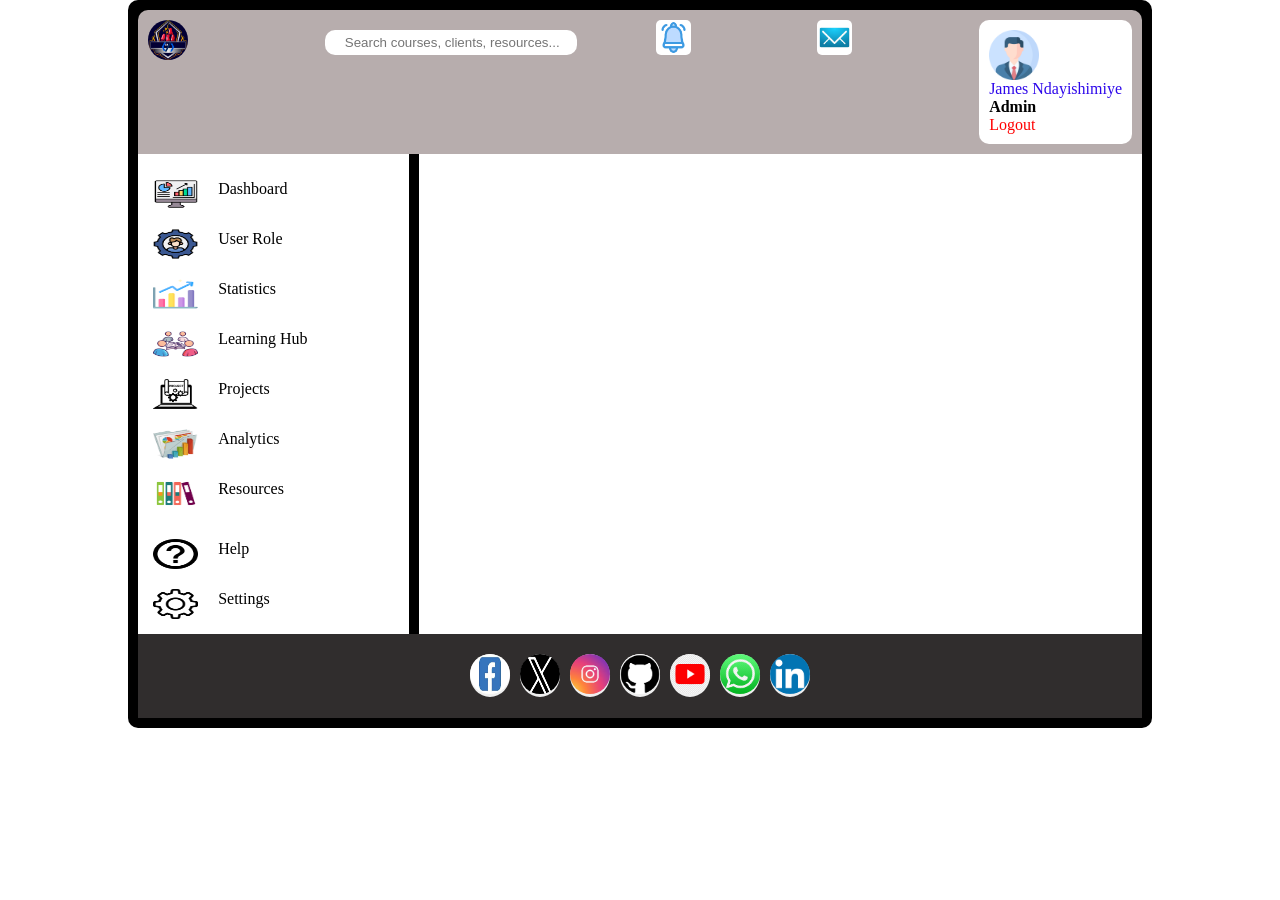
==== dashboard.html @ 87aac6b3 "ft-personalPortfolioCreation - create an HTML simple web to showcase my skills - create a CSS file f" ====
<!DOCTYPE html>
<html lang="en">
<head>
    <meta charset="UTF-8">
    <meta name="viewport" content="width=device-width, initial-scale=1.0">
    <title>Welcome To My Dashboard</title>
    <link rel="stylesheet" href="https://fonts.googleapis.com/icon?family=Material+Icons">
    <link rel="stylesheet" href="./style.css">
</head>
<body>

        <!--DASHBOARD SECTION FOR SOCIAL MEDIA-->
    <div class="dashboardSection">
        <div class="dashboardDiv">
            <div class="dashboardNavbar">
                <div class="logo"><img src="./Assets/myLoogo.png" alt="mylogo" id="logoBtn"></div>
                <div>
                    <form>
                        <input type="text" placeholder="Search courses, clients, resources..." class="searchBar">
                    </form>
                </div>
                <div class="notifications"><img src="./Assets/NotificationsIcon.png" alt="notificationImage" id="notifications"></div>
                <div class="messages"><img src="./Assets/messageIcon.jpeg" alt="MessagesImage" id="messages"></div>
                <div class="profileDiv">
                        <img src="./Assets/ProfileIcon.png" alt="Profile Avatar" class="userPhoto">
                        <span class="userName">James Ndayishimiye</span>
                        <span class="userRole">Admin</span>
                        <span class="userLogout">Logout</span>
                </div>
            </div>
            <div class="dashboardContentArea">
                <div class="sideBar">
                    <div class="mainSidebarDashboardMenu">
                        <div class="dashboardBtn">
                            <img src="./Assets/dashboardIcon.png" alt="dashboardIcon" class="dashboardIcons">
                            <span>Dashboard</span>
                        </div>
                        <div class="myRoleBtn">
                            <img src="./Assets/roleIcon.png" alt="myRoleIcon" class="dashboardIcons">
                            <span>User Role</span>
                        </div>
                        <div class="statisticsBtn">
                            <img src="./Assets/statisticsIcon.png" alt="statisticsIcon" class="dashboardIcons">
                            <span>Statistics</span>
                        </div>
                        <div class="learningHubBtn ">
                            <img src="./Assets/learningHubIcon.png" alt="learningHubIcon" class="dashboardIcons">
                            <span>Learning Hub</span>
                        </div>
                        <div class="projectsBtn">
                            <img src="./Assets/projectsIcon.png" alt="projectsHubIcon" class="dashboardIcons">
                            <span>Projects</span>
                        </div>
                        <div class="analyticsBtn">
                            <img src="./Assets/analyticsIcon.png" alt="AnalyticsIcon" class="dashboardIcons">
                            <span>Analytics</span>
                        </div>
                        <div class="resourcesBtn">
                            <img src="./Assets/resourcesIcon.png" alt="ResourcesIcon" class="dashboardIcons">
                            <span>Resources</span>
                        </div>
                        
                        
                    </div>
                    <div class="supportDiv">
                        <div class="helpDiv">
                            <img src="./Assets/helpIcon.png" alt="HelpIcon" class="dashboardIcons">
                            <span>Help</span>
                        </div>
                        
                        <div class="settingsDiv">
                            <img src="./Assets/settingsIcon.png" alt="SettingsIcon" class="dashboardIcons">
                            <span>Settings</span>
                        </div>
                        
                        
                    </div>
                    
                </div>
                <div class="mainContent">
                    <div class="dashboardContent">

                    </div>

                    <div class="dashboardContent">
                        
                    </div>

                    <div class="dashboardContent">
                        
                    </div>

                    <div class="dashboardContent">
                        
                    </div>

                    <div class="dashboardContent">
                        
                    </div>

                    <div class="dashboardContent">
                        
                    </div>

                    <div class="dashboardContent">
                        
                    </div>
                </div>
            </div>
        
            <!--FOOTER SECTION FOR SOCIAL MEDIA-->
        <div class="footerSocialMediaDiv">
            <div class="faceBook">
                <a href="" target="_blank"><button id="fbIcon"><img src="./Assets/fbImg.png" alt="fbImg" class="socialMediaBtn"></button></a>
            </div>
            <div class="xTwitter">
                <a href="" target="_blank"><button id="xIcon"><img src="./Assets/xImg.png" alt="xImg" class="socialMediaBtn"></button></a>
            </div>
            <div class="instagram">
                <a href="" target="_blank"><button id="instIcon"><img src="./Assets/instImg.png" alt="instImg" class="socialMediaBtn"></button></a>
            </div>
            <div class="gitHub">
                <a href="https://github.com/jamesnda" target="_blank"><button id="gitIcon"><img src="./Assets/gitImg.png" alt="gitImg" class="socialMediaBtn"></button></a>
            </div>
            <div class="youTube">
                <a href="https://www.youtube.com/@mr.ndayishimiyejamesmrs.im226" target="_blank"><button id="ytIcon"><img src="./Assets/ytubeImg.png" alt="ytubeImg" class="socialMediaBtn"></button></a>
            </div>
            <div class="whatsApp">
                <a href="https://wa.me/250785795423?text=Hello%2C%20I’m%20James%20Ndayishimiye.%20I’m%20a%20Full-Stack%20Developer%20and%20Math%20Educator." target="_blank"><button id="whtspIcon"><img src="./Assets/whtspImg.png" alt="whtspImg" class="socialMediaBtn"></button></a>
            </div>
            <div class="linkedIn">
                <a href="https://www.linkedin.com/in/ndayishimiye-james-b54592131/" target="_blank"><button id="lnkdIcon"><img src="./Assets/lnkdInImg.png" alt="lnkdInImg" class="socialMediaBtn"></button></a>
            </div>
                
        </div>
    </div>
    

</body>
</html>
---- style.css ----
*{
    padding: 0;
    margin: 0;
    box-sizing: border-box;
}

body{
    display: flex;
    flex-direction: column;
    align-items: center;
    justify-content: center;
}

.containerDiv{
    background-color: 1px solid #140D0D;
    display: flex;
    flex-direction: column;
    align-items: center;
    justify-content: center;
    gap: 10px;
    width: 1060px;
    padding: 10px;
}

/*Header~NavBar and Menu Styling*/
.navDiv{
    display: flex;
    flex-direction: row;
    gap: 30px;
    background-color:white;
    width: 100%;
    padding: 10px;
    align-items: center;
    justify-content: space-evenly;
}

#logoBtn,.identSection{
    width: 40px;
    height: 40px;
    border-radius:50%;
    border: none;
}
#logoBtn, #homeBtn, #aboutBtn, #projectBtn, #skillsBtn,#blogBtn, #contactBtn, #loginBtn{
    border: none;
    background-color:white;
    font-size: larger;
    font-weight: 550;
}

#loginBtn{
    color: rgb(17, 202, 35);
} 

#blogBtn{
    color: blue;
} 

.menuDiv{
    padding: 30px;
    display: flex;
    gap: 20px;
    padding: 10px;
}

/*Footer Styling*/
.footerSocialMediaDiv{
    display: flex;
    flex-direction: row;
    justify-content:center;
    align-items: center;
    gap: 10px;
    width: 100%;
    padding: 20px;
    border: none;
    background-color: rgb(48, 45, 45);
}

.socialMediaBtn{
    width: 40px;
    height: 40px;
    border-radius:50%;
    border: none;
}
#fbIcon,#xIcon,#instIcon,#gitIcon,#ytIcon,#whtspIcon,#lnkdIcon{
    border-radius: 50%;
    border: none;
}

#toolTipLabel{
    background-color: white;
    border-radius: 5px;
    width: 100%;

}


/*Trunk Styling*/

.homeDiv{
    background-color: rgb(163, 162, 184);
}

.homeDiv{
    display: flex;
    flex-direction: row;
    gap: 10px;
    width: 100%;
    align-items: center;
    justify-content: center;
    justify-content: space-evenly;
    padding: 20px;
    background-color: #E9E9EB;
}

.leftDivIdentification{
    display: flex;
    flex-direction: column;
    gap: 80px;
    padding-left: 30px;
    justify-content: center;
    width: 494px;
}

.myWork{
    font-size: 30px;
    font-family:'Gill Sans', 'Gill Sans MT', Calibri, 'Trebuchet MS', sans-serif;
    gap: 10px;
}

.namesColorChange{
  color: #1414f8;
  font-weight: 500;
}

.linearGrad{
    background: linear-gradient(to right, #3934ca,#ff512f, #dd2476,#43df35);
    font-weight: bold;
}

#talkctaBtn,#seeProjectctaBtn,#hireMeBtn,#cvBtn{
    width: 140px;
    height: 50px;
    border-radius: 10px;
    font-size: 20px;
}

#talkctaBtn,#hireMeBtn{
    background-color:blueviolet;
    color: white;
    font-weight: 600;
    width: 100%;
    height: 40px;
    padding: 10px;
}

#seeProjectctaBtn,#cvBtn{
    border: 1px solid blueviolet;
    color: blueviolet;
    font-weight: 300;
    background-color: white;
    height: 40px;
    padding: 10px;
}

.ctaBtn{
    display: flex;
    gap: 30px;
}

.rightDivProfile{
    width: 30%;
    height: 500px;
    border-radius: 50%;
}

#myProfileImg{
    width: 100%;
    border-radius: 50%;
}

/*ABOUT SECTION STYLING*/


.about-section{
    display: flex;
    flex-direction: column;
    gap: 20px;
    background-color: #3B3535;
    padding: 20px;

}
.leftAndRightAboutContainer{
    display: flex;
    gap: 50px;
    padding-left: 70px;
    padding-right: 70px;
    background-color: 1px solid #3B3535;
}
#about-Img{
    width: 100%;
    height: 470px;
}

.leftAboutDiv,.rightAboutDiv{
    font-size: 20px;
    display:flex;
    flex-direction: column;
    background-color: white;
    border-radius: 5px;
    flex-direction: column;
    align-items: center;
    gap: 90px;
    width: 80%;
    padding: 20px;
}

.about-content{
    display:flex;
    flex-direction: column;
    background-color: white;
    border-radius: 5px;
    flex-direction: column;
    justify-content:center;
    gap: 30px;
}

.about-description{
    width: 100%;
    letter-spacing: 7px;
}

.about-highlights{
    display: grid;
    grid-template-columns: repeat(3,1fr);
    gap: 20px;
}
.highlight-card{
    width: 100%;
    height: 200px;
    background-color: white;
    border-radius: 5px;
    display: flex;
    flex-direction: column;
    justify-content: center;
    align-items: center;
    gap: 40px;
}

/*PROJECT SECTION STYLING*/
.myProjects{
    background-color: #462D6E;
    color: white;
    padding: 10px;
    display: flex;
    flex-direction: column;
    gap: 10px;
}
.project-image{
    width: 100%;
    height: 280px;
    border-radius: 5px;
}

h4{
    font-size: 30px;
}
p{
    width: 80%;
    font-size: 20px;

}

.viewProjectBtn{
    background-color: #6e6aea;
    width: 100%;
    height: 40px;
    border-radius: 10px;
    padding: 10px;
    font-size: 20px;
    color: #f3eef0;
    margin-top: 10px;
    font-weight: 900;
    font-family:'Courier New', Courier, monospace;
}

.projectDiv{
    display: grid;
    grid-template-columns: repeat(3,1fr);
    width: 100%;
    gap: 20px;
    margin-top: 20px;
    
}

.projectCard{
    background-color: black;
    border: 1px solid black;
    max-height: 700px;
    border-radius: 10px;
    padding: 10px;
    display: flex;
    flex-direction: column;
    justify-content:flex-end;
    align-items: center;
    gap:10px;
}
.projectName{
    color: #EACF09;
    font-size: 20px;
    font-family:sans-serif;
}

.projectDescription{
    font-size: 15px;
    font-family:sans-serif
}

/*SKILLS SECTION STYLING*/

.skillsDiv{
    display: flex;
    flex-direction: column;
    gap: 20px;
    padding: 20px;
    background-color: #D2C4C4;
}

.section-header{
    background-color: white;
    display: flex;
    flex-direction: column;
    justify-content: center;
    align-items: center;
    border-radius: 5px;
    padding: 10px;
    height: 150px;
}

.section-title{
    font-size: 30px;
}
.section-subtitle{
    font-size: 15px;
}

.category-sections{
    display: grid;
    gap: 20px;
    grid-template-columns: repeat(4,1fr);
}

.category-card{
    background-color: white;
    border-radius: 5px;
    padding: 20px;
    display: flex;
    flex-direction: column;
    gap: 10px;
    height: 350px;
}

.category-description{
    font-size: 12px;
    font-weight: 100;
}
.clustersBtn{
    width: 100%;
    height: 40px;
    color: white;
    font-weight: 900;
    border-radius: 10px;
    background-color: #55B169;
}

.fullStackSkills{
    background-color: #E1BFBF;
}
.mathematicsAndQuantitativeEducationSkills{
    background-color: #4D3C3C;
}

.mathTechIntegrationSkills{
    background-color: #2E3C6D;
}

.analyticalAndProfessionalSkills{
    background-color: #3E3434;
}

/*Styling Full-stack Subclusters*/

.full-stack-subclusters,.mathsTech-subclusters,.mathematics-subclusters{
    background-color:white;
    padding:20px;
    display: grid;
    gap: 20px;
    grid-template-columns: repeat(3,1fr);
}

.subcluster-card{
    background-color: rgb(200, 195, 195);
    border-radius: 5px;
    padding: 20px;
    font-size: 18px;
    font-family: Cambria, Cochin, Georgia, Times, 'Times New Roman', serif;
    display: flex;
    flex-direction: column;
    gap: 10px;
    height: 450px;
}

.subcluster-title{
    color: #7777fa;
    font-family: 'Franklin Gothic Medium', 'Arial Narrow', Arial, sans-serif;
}

.cluster-subtitle{
    font-size: 20px;
}

ul{
    padding-left: 30px;
}

.category-title{
    border-radius: 10px;
    display: flex;
    flex-direction: column;
    justify-content: center;
    align-items: center;
    padding: 20px;
}
.skillsTitle{
    font-size: 18px;
    color: #3054F8;
}

.skillsImg{
    width: 60%;
    height: 90px;
    border-radius: 50%;
}

/*CONTACTS SECTION STYLING*/
.contactsDiv{
    display: flex;
    flex-direction: column;
    gap: 10px;
    background-color: #493A3A;
    color: white;
    padding: 10px;
}

.ContactHeader{
    background-color: #020617;
    padding: 10px;
    border-radius: 10px;
    display: flex;
    flex-direction: column;
    gap: 10px;
}
.contact-sections{
    display: flex;
    gap: 10px;
}

.left-contacts, .right-contacts{
    width: 50%;
    
    border-radius: 10px;
    padding: 20px;
}

.left-contacts{
    display: flex;
    flex-direction: column;
    gap: 5px;
    padding: 20px;
    background-color: #020617;
}

.contacts-notice{
    width: 100%;
    font-weight: 900;
    color: #93FD9A;
    font-size: 20px;
    padding: 10px;
    display: flex;
    gap: 10px;
}

.upperLeftContactDiv{
    display: flex;
    flex-direction: column;
    gap: 5px;
}

.contacts-image{
    width: 50px;
    height: 50px;
    border-radius: 50%;
}

.contacts-description{
    font-size: 15px;
}

.contactMe{
    display: flex;
    flex-direction: row;
    align-items: center;
    gap: 40px;
    padding: 20px;
}

.contact-focus{
    display: flex;
    flex-direction: column;
}

.right-contacts{
    background-color: #181313;
    display: flex;
    flex-direction: column;
    gap: 30px;
    padding: 20px;
}

.form-input{
    width: 100%;
    height: 40px;
    border-radius: 5px;
    margin-bottom: 20px;
    border: none;
    padding: 20px 20px;
    padding-top: 5px;
    

}

.form-group{
    display: flex;
    flex-direction: column;
    gap: 5px;
}

#contactClientMessage{
    height: 160px;
}

#sendBtn{
    background-color: #92F2A9;
    height: 60px;
    border-radius: 10px;
    color: #4833E7;
    font-weight: 600;
    font-size: 20px;
    margin-top: 40px;
}

/*BLOG STYLING*/
.blogSection{
    background-color: #2D2D30;
    width: 100%;
}
.blogNav{
    display: flex;
    background-color: #F1EEEE;
    padding: 10px;
    gap: 60px;
    width: 100%;
}

.blogTitle{
    font-weight: 900;
}

.blogHeading{
    display: flex;
    flex-direction: column;
    gap: 10px;
    
}

#blogIcon{
    border-radius: 10px;
    height: 130px;
}

.blogMainExpertise{
    background-color: #221A1A;
}


/*FullStack-Card Style*/
.card{
    background-color: #9B9898;
    padding: 20px;
    display: flex;
    flex-direction: column;
    gap: 20px;
    margin: 20px;
    border-radius: 20px;
    justify-content: center;
    align-items: center;
}

#expertise-image{
    border-radius: 5px;
    width: 100%;
    height: 300px;
}

#expertise-link{
    width: 70px;
    height: 70px;
    border-radius: 5px;

}

#expertiseDescription1{
    color: white;
}

#expertiseDescription2{
    color: red;
}

.expertise{
    display: grid;
    grid-template-columns: repeat(3,1fr);
    gap: 20px;
}

.contentTitle{
    color: red;
}
.blogContentLinks{
    display: grid;
    grid-template-columns: repeat(2,1fr);
    gap: 20px;
}

.otherLinksList{
    color: white;
}

.closingContent{
    color: #55B169;
}

.blogFooter,.otherBlogLinks{
    display: grid;
    grid-template-columns: repeat(2,1fr);
    gap: 20px;
    width: 100%;
    padding: 10px;
    gap: 30px;
}

/*LOGIN STYLING*/

.loginDiv,.signupDiv{
    background-color: #D0C8C8;
    width: 100%;
    padding-bottom: 50px;
    padding-top: 50px;
    display: flex;
    flex-direction: column;
    justify-content: center;
    align-items: center;
}
.loginContainer,.signupContainer{
    width: 60%;
    background-color: #869ADE;
    border-radius: 20px;
    display: flex;
    flex-direction: column;
    gap: 30px;
    padding-bottom: 30px;
    justify-content: center;
    
}

.loginNavBar,.signupNavBar{
    display: flex;
    background-color: #786B6B;
    justify-content:space-around;
    border-top-right-radius: 20px;
    border-top-left-radius: 20px;
    gap: 70px;
    padding: 10px;
    align-items: center;
}
.myFirstName{
    color: white;
}
.myLastName{
    color: #0FF536;
}
.loginCover,.signupCover{
    display: flex;
    flex-direction: column;
    justify-content: center;
    align-items: center;
    
}
.loginContent,.signupContent{
    background-color: #000000;
    border-radius: 10px;
    display: flex;
    flex-direction: column;
    justify-content: center;
    align-items: center;
    gap: 5px;
    padding-bottom: 10px;
}
.loginHeader,.signupHeader{
    background-color: white;
    color: #05AA1B;
    width: 100%;
    font-weight: 900;
    border-top-right-radius: 10px;
    border-top-left-radius: 10px;
    display: flex;
    justify-content: center;
    align-items: center;
    padding-top: 10px;
    padding-bottom: 10px;
    gap: 10px;
}

form{
    padding: 10px;
    display: flex;
    flex-direction: column;
    gap: 5px;
}
.loginFormgroup,.signupFormgroup{
    color: white;
}
.login-form-input,.signup-form-input{
    width: 100%;
    border-radius: 5px;
    border: none;
    padding-left: 20px;
    padding-right: 20px;
    padding-top: 10px;
    padding-bottom: 10px;
    margin-top: 8px;
}
.forgotPasswordDiv,.createAccountDiv{
    background-color: #000000;
    display: flex;
    justify-content: end;
}
#forgotPasswordBtn{
    color: #E61C1C;
}

#realLoginBtn, #realSignupBtn{
    background-color: #4833E7;
    color: white;
    width: 100%;
    padding: 10px;
    border-radius: 10px;
    display: flex;
    gap: 10px;
    justify-content: center;
}

#createAccountId,#loginToAccountId{
    color: #05AA1B;
}

/*DASBOARD STYLING*/
.dashboardSection{
    background-color: black;
    padding: 10px;
    border-radius: 10px;
    width: 80%;
}

.dashboardNavbar{
    background-color: #B7ADAD;
    display: flex;
    flex-direction: row;
    padding: 10px;
    justify-content:space-between;
    border-top-left-radius: 10px;
    border-top-right-radius: 10px;
    
}
.logo:hover, .notifications:hover, .messages:hover{
    
}
.searchBar{
    background-color: white;
    width: 130%;
    border-radius: 10px;
    padding: 5px;
    border: none;
    padding-left: 20px;
}

#notifications,#messages{
    background-color: white;
    width: 35px;
    border-radius: 5px;
}

.profileDiv{
    background-color: white;
    padding: 10px;
    border-radius: 10px;
}
.userPhoto{
    width: 50px;
    height: 50px;
}
.userRole{
    color: black;
    font-weight: 600;
}
.userLogout{
    color: red;
}
.dashboardContentArea{
    display: flex;
    background-color: black;
    gap: 10px;
}

.sideBar{
    background-color: white;
    width: 28%;
    display: flex;
    flex-direction: column;
    gap: 10px;
    padding: 10px;
}
.mainSidebarDashboardMenu,.supportDiv,.profileDiv{
    display: flex;
    flex-direction: column;
}
.dashboardBtn:hover,.myRoleBtn:hover, .statisticsBtn:hover, .learningHubBtn:hover, .projectsBtn:hover, .analyticsBtn:hover, .resourcesBtn:hover, .helpDiv:hover, .settingsDiv:hover{
    background-color: blue;
    color: white;
}
.dashboardBtn,.myRoleBtn,.statisticsBtn,.learningHubBtn,.projectsBtn,.analyticsBtn,.resourcesBtn,.helpDiv,.settingsDiv{
    display: flex;
    align-items: center;
    gap: 20px;
    margin-top: 5px;
    margin-bottom: 5px;
}
.dashboardIcons{
    border-radius: 3px;
    width: 20%;
    height: 30px;
    display: flex;
    align-items: center;
    gap: 20px;
    padding-left: 5px;
    margin-top: 10px;
  
}
.userName{
    color: rgb(46, 8, 235);  
}

.mainContent{
    background-color: white;
    width: 75%;
}
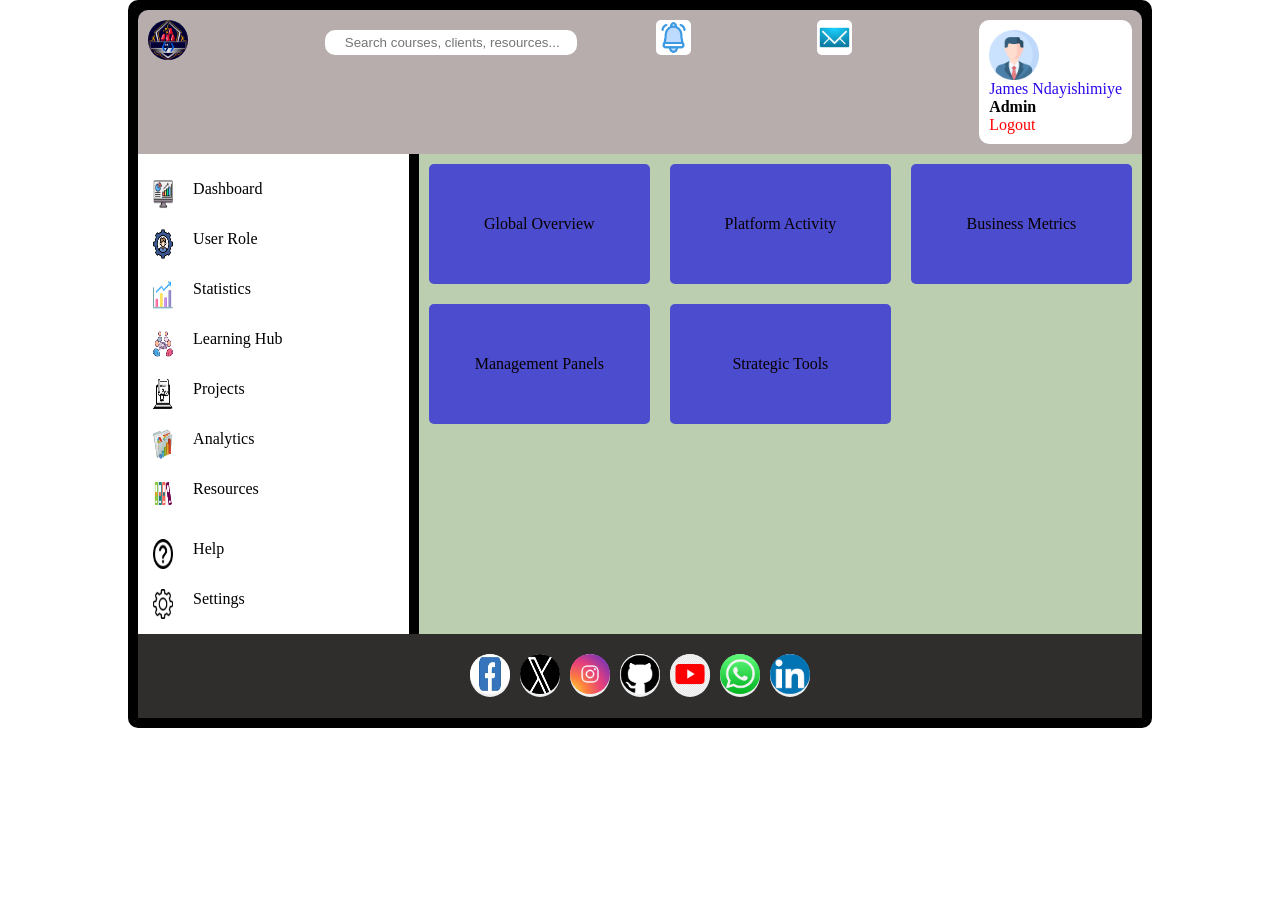
==== commit d9ab69a7: "ft-dashboardUpdates - mae a supperadmin dashboard" ====
--- a/dashboard.html
+++ b/dashboard.html
@@ -29,7 +29,7 @@
                 </div>
             </div>
             <div class="dashboardContentArea">
-                <div class="sideBar">
+                <div class="dashboardSideBar">
                     <div class="mainSidebarDashboardMenu">
                         <div class="dashboardBtn">
                             <img src="./Assets/dashboardIcon.png" alt="dashboardIcon" class="dashboardIcons">
@@ -58,10 +58,9 @@
                         <div class="resourcesBtn">
                             <img src="./Assets/resourcesIcon.png" alt="ResourcesIcon" class="dashboardIcons">
                             <span>Resources</span>
-                        </div>
-                        
-                        
-                    </div>
+                        </div> 
+                    </div>
+
                     <div class="supportDiv">
                         <div class="helpDiv">
                             <img src="./Assets/helpIcon.png" alt="HelpIcon" class="dashboardIcons">
@@ -77,32 +76,142 @@
                     </div>
                     
                 </div>
-                <div class="mainContent">
-                    <div class="dashboardContent">
-
-                    </div>
-
-                    <div class="dashboardContent">
-                        
-                    </div>
-
-                    <div class="dashboardContent">
-                        
-                    </div>
-
-                    <div class="dashboardContent">
-                        
-                    </div>
-
-                    <div class="dashboardContent">
-                        
-                    </div>
-
-                    <div class="dashboardContent">
-                        
-                    </div>
-
-                    <div class="dashboardContent">
+                <div class="userDashboard">
+                    <div class="roleBasedDashboard">
+                        <div class="superAdminDashboard">
+                            <div class="superAdminMain">
+                                <div class="superAdmin" id="globalOverviewBtn">Global Overview</div>
+                                <div class="superAdmin" id="platformActivityBtn">Platform Activity</div>
+                                <div class="superAdmin" id="businessMatricsBtn">Business Metrics</div>
+                                <div class="superAdmin" id="managementPannelsBtn">Management Panels</div>
+                                <div class="superAdmin" id="strategicToolsBtn">Strategic Tools</div>
+                            </div>
+
+                            <div>
+                                <div class="globalOverviewCards">
+                                    <div class="cards">
+                                        <span>Total Users</span>
+                                        <span>203</span>
+                                    </div>
+                                    <div class="cards">
+                                        <span>Active Students</span>
+                                        <span>50</span>
+                                    </div>
+                                    <div class="cards">
+                                        <span>Active Instructors</span>
+                                        <span>12</span>
+                                    </div>
+                                    <div class="cards">
+                                        <span>Total Revenue</span>
+                                        <span>$800/Month</span>
+                                    </div>
+                                    <div class="cards">
+                                        <span>Active Projects</span>
+                                        <span>27</span>
+                                    </div>
+                                </div>
+
+                                <div class="platformActivityCards">
+                                    <div class="cards">
+                                        <span>New signups</span>
+                                        <span>200</span>
+                                    </div>
+                                    <div class="cards">
+                                        <span>Course completions</span>
+                                        <span>92</span>
+                                    </div>
+                                    <div class="cards">
+                                        <span>Messages</span>
+                                        <span>907</span>
+                                    </div>
+                                    <div class="cards">
+                                        <span>System alerts</span>
+                                        <span>7</span>
+                                    </div>
+                                </div>
+
+                                <div class="businessMetricsCards">
+                                    <div class="cards">
+                                        <span>Revenue per service</span>
+                                        <div class="serviceRevenueTable">
+                                            <table>
+                                                <thead>
+                                                    <td>#</td>
+                                                    <td>SERVICE TYPE</td>
+                                                    <td>CLIENTS #</td>
+                                                    <td></td>
+                                                    <td></td>
+                                                </thead>
+
+                                                <tbody>
+
+                                                </tbody>
+                                            </table>
+
+                                        </div>
+                                    </div>
+                                    <div class="cards">
+                                        <span>Top performing courses</span>
+                                        <span></span>
+                                    </div>
+                                    <div class="cards">
+                                        <span>Client conversion rate</span>
+                                    </div>
+                                </div>
+
+                                <div class="managementPannelsCards">
+                                    <div class="cards">
+                                        <span>Users Management</span>
+                                    </div>
+                                    <div class="cards">
+                                        <span>Courses Management</span>
+                                    </div>
+                                    <div class="cards">
+                                        <span>Projects (e.g., school anthems)</span>
+                                    </div>
+                                    <div class="cards">
+                                        <span>Content uploads</span>
+                                    </div>
+                                </div>
+
+                                <div class="strategicToolsCards">
+                                    <div class="cards">
+                                        <span>Analytics (growth charts)</span>
+                                    </div>
+                                    <div class="cards">
+                                        <span>Notifications</span>
+                                    </div>
+                                    <div class="cards">
+                                        <span>Task reminders</span>
+                                    </div>
+                                </div>
+                            </div>
+                        </div>
+                        
+
+                    </div>
+
+                    <div class="roleBasedDashboard">
+                        
+                    </div>
+
+                    <div class="roleBasedDashboard">
+                        
+                    </div>
+
+                    <div class="roleBasedDashboard">
+                        
+                    </div>
+
+                    <div class="roleBasedDashboard">
+                        
+                    </div>
+
+                    <div class="roleBasedDashboard">
+                        
+                    </div>
+
+                    <div class="roleBasedDashboard">
                         
                     </div>
                 </div>
--- a/style.css
+++ b/style.css
@@ -39,6 +39,7 @@
     height: 40px;
     border-radius:50%;
     border: none;
+    cursor: pointer;
 }
 #logoBtn, #homeBtn, #aboutBtn, #projectBtn, #skillsBtn,#blogBtn, #contactBtn, #loginBtn{
     border: none;
@@ -831,7 +832,7 @@
     gap: 10px;
 }
 
-.sideBar{
+.dashboardSideBar{
     background-color: white;
     width: 28%;
     display: flex;
@@ -856,7 +857,7 @@
 }
 .dashboardIcons{
     border-radius: 3px;
-    width: 20%;
+    width: 10%;
     height: 30px;
     display: flex;
     align-items: center;
@@ -869,7 +870,55 @@
     color: rgb(46, 8, 235);  
 }
 
-.mainContent{
-    background-color: white;
+.userDashboard{
+    background-color: rgb(187, 207, 176);
     width: 75%;
-}+}
+.globalOverviewCards, .platformActivityCards, .businessMetricsCards, .managementPannelsCards, .strategicToolsCards{
+    display: flex;
+    gap: 10px;
+    padding: 10px;
+}
+.cards{
+    background-color: rgb(1, 1, 20);
+    color: white;
+    width: 20%;
+    height: 60px;
+    border-radius: 5px;
+    padding: 10px;
+    display: flex;
+    flex-direction: column;
+    align-items: center;
+}
+.cards:hover{
+    cursor: pointer;
+    color:rgb(255, 238, 0);
+}
+
+.superAdminMain{
+    display: grid;
+    grid-template-columns: repeat(3,1fr);
+    gap: 20px;
+    padding: 10px;
+}
+.superAdmin{
+    background-color: rgb(76, 76, 207);
+    color: rgb(7, 1, 1);
+    display: flex;
+    align-items: center;
+    justify-content: center;
+    height: 120px;
+    border-radius: 5px;
+    padding: 10px;
+}
+
+.superAdmin:hover{
+    cursor: pointer;
+    color: white;
+    font-size: 30px;
+}
+
+.globalOverviewCards, .platformActivityCards, .businessMetricsCards, .managementPannelsCards, .strategicToolsCards{
+    display: none;
+}
+
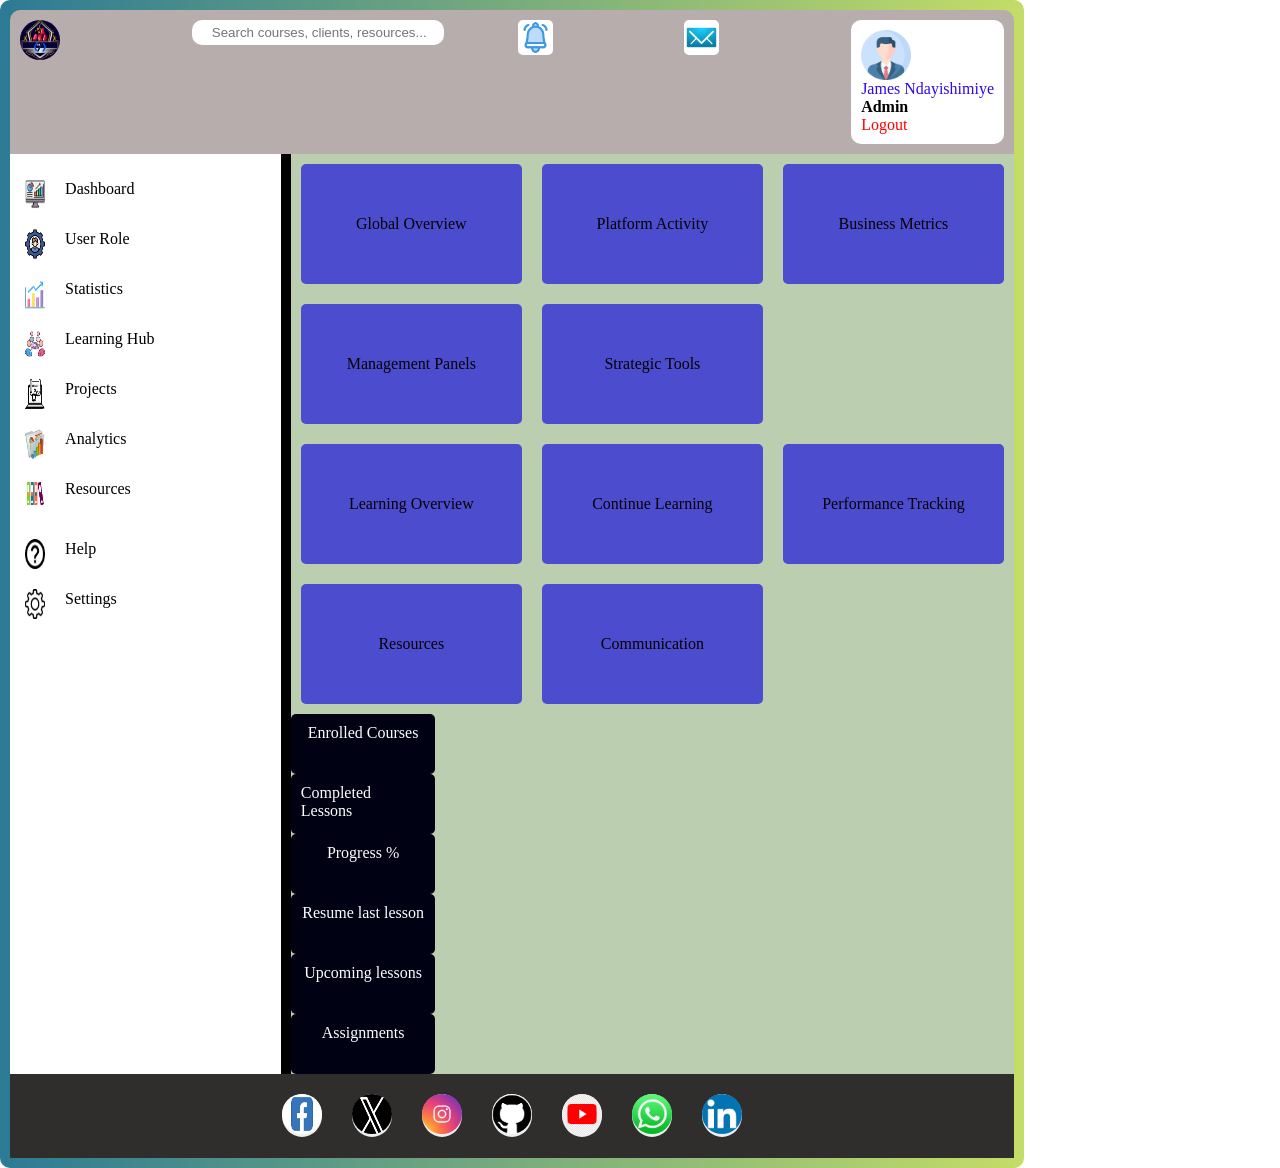
==== commit eddc9186: "Updates in my prtfolio website" ====
--- a/dashboard.html
+++ b/dashboard.html
@@ -13,7 +13,7 @@
     <div class="dashboardSection">
         <div class="dashboardDiv">
             <div class="dashboardNavbar">
-                <div class="logo"><img src="./Assets/myLoogo.png" alt="mylogo" id="logoBtn"></div>
+                <div class="logo"><a href="./index.html"><img src="./Assets/myLoogo.png" alt="myLogoImg" id="logoBtn"></a></div>
                 <div>
                     <form>
                         <input type="text" placeholder="Search courses, clients, resources..." class="searchBar">
@@ -87,7 +87,7 @@
                                 <div class="superAdmin" id="strategicToolsBtn">Strategic Tools</div>
                             </div>
 
-                            <div>
+                            <div class="superAdminContent">
                                 <div class="globalOverviewCards">
                                     <div class="cards">
                                         <span>Total Users</span>
@@ -139,12 +139,67 @@
                                                     <td>#</td>
                                                     <td>SERVICE TYPE</td>
                                                     <td>CLIENTS #</td>
-                                                    <td></td>
-                                                    <td></td>
+                                                    <td>INCOME PER A SERVED CLIENT</td>
+                                                    <td>TOTAL SERVICE INCOME</td>
                                                 </thead>
-
                                                 <tbody>
-
+                                                    <tr>
+                                                        <td>1</td>
+                                                        <td>Coding Students</td>
+                                                        <td>17</td>
+                                                        <td>200k Rwf</td>
+                                                        <td>17*200k Rwf</td>
+                                                    </tr>
+                                                    <tr>
+                                                        <td>2</td>
+                                                        <td>Maths Students</td>
+                                                        <td>43</td>
+                                                        <td>150k Rwf</td>
+                                                        <td>43*150k Rwf</td>
+                                                    </tr>
+                                                    <tr>
+                                                        <td>3</td>
+                                                        <td>Music Students</td>
+                                                        <td>21</td>
+                                                        <td>100k Rwf</td>
+                                                        <td>21*100k Rwf</td>
+                                                    </tr>
+                                                    <tr>
+                                                        <td>4</td>
+                                                        <td>School Anthems</td>
+                                                        <td>3</td>
+                                                        <td>400k Rwf</td>
+                                                        <td>3*400k Rwf</td>
+                                                    </tr>
+                                                    <tr>
+                                                        <td>5</td>
+                                                        <td>EdTech Investors</td>
+                                                        <td>7</td>
+                                                        <td>800k Rwf</td>
+                                                        <td>7*800k Rwf</td>
+                                                    </tr>
+                                                    <tr>
+                                                        <td>6</td>
+                                                        <td>Math-Tech Partners</td>
+                                                        <td>5</td>
+                                                        <td>900k Rwf</td>
+                                                        <td>5*900k Rwf</td>
+                                                    </tr>
+                                                    <tr>
+                                                        <td>7</td>
+                                                        <td>Business men & women</td>
+                                                        <td>17</td>
+                                                        <td>400k Rwf</td>
+                                                        <td>17*400k Rwf</td>
+                                                    </tr>
+                                                    <tr>
+                                                        <td>8</td>
+                                                        <td>Companies</td>
+                                                        <td>5</td>
+                                                        <td>500k Rwf</td>
+                                                        <td>5*500k Rwf</td>
+                                                    </tr>
+                                                    
                                                 </tbody>
                                             </table>
 
@@ -185,6 +240,38 @@
                                         <span>Task reminders</span>
                                     </div>
                                 </div>
+                            </div>
+                        </div>
+
+                        <div class="studentDashboard">
+                            <div class="studentDashMain">
+                                <div class="superAdmin" id="globalOverviewBtn">Learning Overview</div>
+                                <div class="superAdmin" id="platformActivityBtn">Continue Learning</div>
+                                <div class="superAdmin" id="businessMatricsBtn">Performance Tracking</div>
+                                <div class="superAdmin" id="managementPannelsBtn">Resources</div>
+                                <div class="superAdmin" id="strategicToolsBtn">Communication</div>
+                            </div>
+
+                            <div class="studentDashContent">
+                                <div class="learningOverview">
+                                    <div class="cards" id="enrolledCourses">Enrolled Courses</div>
+                                    <div class="cards" id="completedLessons">Completed Lessons</div>
+                                    <div class="cards" id="percentageProgress">Progress %</div>
+                                </div>
+                                <div class="continueLearning">
+                                    <div class="cards">
+                                        <span>Resume last lesson</span>
+                                    </div>
+                                    <div class="cards">
+                                        <span>Upcoming lessons</span>
+                                    </div>
+                                    <div class="cards">
+                                        <span>Assignments</span>
+                                    </div>
+                                </div>
+                                <div class="performanceTracking"></div>
+                                <div class="resources"></div>
+                                <div class="communication"></div>
                             </div>
                         </div>
                         
--- a/style.css
+++ b/style.css
@@ -4,22 +4,17 @@
     box-sizing: border-box;
 }
 
-body{
-    display: flex;
-    flex-direction: column;
-    align-items: center;
-    justify-content: center;
-}
+
 
 .containerDiv{
-    background-color: 1px solid #140D0D;
-    display: flex;
-    flex-direction: column;
-    align-items: center;
-    justify-content: center;
-    gap: 10px;
-    width: 1060px;
-    padding: 10px;
+    display: flex;
+    flex-direction: column;
+    align-items: center;
+    justify-content: center;
+    width: 100%;
+    padding: 0 10px 10px 10px;
+    gap: 1px;
+    
 }
 
 /*Header~NavBar and Menu Styling*/
@@ -27,11 +22,13 @@
     display: flex;
     flex-direction: row;
     gap: 30px;
-    background-color:white;
+    background: linear-gradient(to right, #ac8cd5, #dd6767, rgb(20, 20, 222));
     width: 100%;
     padding: 10px;
     align-items: center;
     justify-content: space-evenly;
+    box-shadow: 0 2px 8px rgba(0,0,0,0.08);
+
 }
 
 #logoBtn,.identSection{
@@ -41,19 +38,27 @@
     border: none;
     cursor: pointer;
 }
-#logoBtn, #homeBtn, #aboutBtn, #projectBtn, #skillsBtn,#blogBtn, #contactBtn, #loginBtn{
-    border: none;
-    background-color:white;
+#logoBtn, #homeBtn, #aboutBtn, #servicesBtn,#projectBtn, #skillsBtn,#blogBtn, #contactBtn, #loginBtn{
+    border: none;
+    color: white;
     font-size: larger;
     font-weight: 550;
-}
-
+    text-decoration: none;
+}
+
+#homeBtn:hover, #aboutBtn:hover, #servicesBtn:hover,#projectBtn:hover, #skillsBtn:hover,#blogBtn:hover, #contactBtn:hover, #loginBtn:hover{
+    cursor: pointer;
+    color: black;
+    border-radius: 5px;
+    width: 110%;
+    text-decoration: underline;
+}
 #loginBtn{
-    color: rgb(17, 202, 35);
+    color: rgb(13, 237, 233);
 } 
 
 #blogBtn{
-    color: blue;
+    color: yellow;
 } 
 
 .menuDiv{
@@ -63,13 +68,13 @@
     padding: 10px;
 }
 
-/*Footer Styling*/
+/*FOOTER STYLING*/
 .footerSocialMediaDiv{
     display: flex;
     flex-direction: row;
     justify-content:center;
     align-items: center;
-    gap: 10px;
+    gap: 30px;
     width: 100%;
     padding: 20px;
     border: none;
@@ -95,31 +100,26 @@
 }
 
 
-/*Trunk Styling*/
+/*HOME STYLING*/
+
 
 .homeDiv{
-    background-color: rgb(163, 162, 184);
-}
-
-.homeDiv{
-    display: flex;
-    flex-direction: row;
-    gap: 10px;
-    width: 100%;
-    align-items: center;
-    justify-content: center;
-    justify-content: space-evenly;
-    padding: 20px;
-    background-color: #E9E9EB;
+    display: flex;
+    width: 100%;
+    align-items: center;
+    justify-content: space-between;
+    padding: 50px;
+    background: linear-gradient(to right, #2c7a94, #c4dd67);
+    
 }
 
 .leftDivIdentification{
     display: flex;
     flex-direction: column;
     gap: 80px;
-    padding-left: 30px;
-    justify-content: center;
-    width: 494px;
+    justify-content: space-between;
+    width: 60%;
+    
 }
 
 .myWork{
@@ -129,49 +129,61 @@
 }
 
 .namesColorChange{
-  color: #1414f8;
+  color: #e4e4f8;
   font-weight: 500;
+  font-size: 25px;
 }
 
 .linearGrad{
     background: linear-gradient(to right, #3934ca,#ff512f, #dd2476,#43df35);
     font-weight: bold;
 }
-
-#talkctaBtn,#seeProjectctaBtn,#hireMeBtn,#cvBtn{
+.linearGrad,.namesColorChange{
+    line-height: 50px;
+    word-spacing: 30px;
+}
+#talkctaBtn,#myProjectctaBtn,#hireMeBtn,#cvBtn{
     width: 140px;
     height: 50px;
-    border-radius: 10px;
+    border-radius: 60px;
     font-size: 20px;
+    border: none;
+    box-shadow: 0 4px 12px rgb(0, 0, 0);
 }
 
 #talkctaBtn,#hireMeBtn{
-    background-color:blueviolet;
+    background-color:rgba(175, 97, 10,0.7);
     color: white;
     font-weight: 600;
-    width: 100%;
     height: 40px;
     padding: 10px;
 }
 
-#seeProjectctaBtn,#cvBtn{
-    border: 1px solid blueviolet;
+#myProjectctaBtn,#cvBtn{
     color: blueviolet;
-    font-weight: 300;
-    background-color: white;
+    font-weight: 600;
     height: 40px;
     padding: 10px;
+    background-color: rgba(200, 200, 255,0.9);
 }
 
 .ctaBtn{
     display: flex;
     gap: 30px;
+}
+
+#seeProjectctaBtn:hover,#cvBtn:hover, #talkctaBtn:hover,#hireMeBtn:hover{
+    cursor: pointer;
+    color: rgb(24, 13, 13);
 }
 
 .rightDivProfile{
     width: 30%;
     height: 500px;
     border-radius: 50%;
+    display: flex;
+    justify-content: center;
+    align-items: center;
 }
 
 #myProfileImg{
@@ -179,55 +191,71 @@
     border-radius: 50%;
 }
 
+
 /*ABOUT SECTION STYLING*/
-
+.aboutDiv{
+    background: linear-gradient(to right, #2c7a94, #c4dd67);
+    width: 100%;
+    padding: 50px;
+}
 
 .about-section{
-    display: flex;
-    flex-direction: column;
-    gap: 20px;
-    background-color: #3B3535;
-    padding: 20px;
-
-}
-.leftAndRightAboutContainer{
+    
+    display: flex;
+    flex-direction: column;
+    gap: 20px;
+
+
+}
+.firstAboutContainer{
     display: flex;
     gap: 50px;
-    padding-left: 70px;
-    padding-right: 70px;
-    background-color: 1px solid #3B3535;
-}
-#about-Img{
-    width: 100%;
-    height: 470px;
-}
+}
+
 
 .leftAboutDiv,.rightAboutDiv{
-    font-size: 20px;
     display:flex;
     flex-direction: column;
-    background-color: white;
-    border-radius: 5px;
-    flex-direction: column;
-    align-items: center;
-    gap: 90px;
+    background-color: rgba(233, 225, 225,0.2);
+    border-radius: 5px;
+    flex-direction: column;
+    align-items: center;
+    justify-content: space-between;
     width: 80%;
     padding: 20px;
-}
-
+    box-shadow: 0 4px 12px rgb(0, 0, 0);
+}
 .about-content{
+    background-color: #ffffff;
+    border-radius: 5px;
     display:flex;
     flex-direction: column;
-    background-color: white;
-    border-radius: 5px;
-    flex-direction: column;
-    justify-content:center;
-    gap: 30px;
+    align-items: center;
+    justify-content: space-between;
+    padding: 10px;
+    width: 90%;
+    height: 100%;
+    padding: 20px;
+    box-shadow: 0 4px 12px rgb(0, 0, 0);
+}
+
+.leftAboutDiv:hover,.rightAboutDiv:hover{
+    transform: scale(1.01);
+    transition: 0.3s;
+}
+
+#about-Img{
+    border-radius: 5px;
+    width: 90%;
+    height: 100%;
 }
 
 .about-description{
     width: 100%;
-    letter-spacing: 7px;
+    display:flex;
+    flex-direction: column;
+    align-items: center;
+    justify-content: space-between;
 }
 
 .about-highlights{
@@ -237,34 +265,117 @@
 }
 .highlight-card{
     width: 100%;
-    height: 200px;
+  
     background-color: white;
     border-radius: 5px;
     display: flex;
     flex-direction: column;
-    justify-content: center;
+    justify-content: space-between;
     align-items: center;
     gap: 40px;
+    padding: 10px;
+    box-shadow: 0 4px 12px rgb(0, 0, 0);
+}
+
+.highlight-card:hover{
+    background-color: rgba(52, 51, 48, 0.5);
+    color: white;
+    transform: scale(1.01);
+    transition: 0.3s;
+}
+#hireMeBtn,#cvBtn{
+    font-size: 18px;
+}
+/*SERVICES SECTION STYLING*/
+
+.myServices{
+    background: linear-gradient(to right, #2c7a94, #c4dd67);
+    padding: 50px;
+    width: 100%;
+    display: flex;
+    flex-direction: column;
+    gap: 30px;
+}
+.service-card-container{
+    display: grid;
+    grid-template-columns: repeat(4,1fr);
+    color: rgb(26, 10, 10);
+    padding: 10px;
+    gap: 30px;
+}
+
+.service-card{
+    background: rgba(151, 208, 224,0.6);
+    display: flex;
+    flex-direction: column;
+    gap: 5px;
+    justify-content: space-between;
+    align-items: center;
+    padding: 10px;
+    color: #1a1818;
+    border-radius: 10px;
+    padding: 30px;
+    box-shadow: 0 4px 12px rgb(0, 0, 0);
+}
+
+.service-card:hover{
+    background-color: rgba(0,100,2,0.9);
+    color: white;
+    transform: scale(1.01);
+    transition: 0.3s;
+}
+.serviceTitle{
+    color: yellow;
+    border-radius: 5px;
+    height: 60px;
+    font-weight: 600;
+}
+
+.serviceDescription{
+    color: white;
+}
+
+.serviceDetails{
+    height: 120px;
+    border-radius: 5px;
+}
+
+.serviceImages{
+    border-radius: 5px;
+    max-width: 100%;
+
+}
+.serviceBtn{
+    background-color: rgba(233,222,154,0.7);
+    width: 160px;
+    border-radius: 10px;
+    color: navy;
+    font-size: 15px;
+    border: none;
+    padding: 6px;
+    box-shadow: 0 4px 12px rgb(0, 0, 0);
+}
+.serviceBtn:hover{
+    background-color: rgb(234, 234, 141);
+    cursor: pointer;
+    color: blue;
 }
 
 /*PROJECT SECTION STYLING*/
 .myProjects{
-    background-color: #462D6E;
-    color: white;
-    padding: 10px;
-    display: flex;
-    flex-direction: column;
-    gap: 10px;
+    background: linear-gradient(to right, #2c7a94, #c4dd67);
+    color: white;
+    padding: 50px;
+    display: flex;
+    flex-direction: column;
+    gap: 20px;
 }
 .project-image{
-    width: 100%;
-    height: 280px;
-    border-radius: 5px;
-}
-
-h4{
-    font-size: 30px;
-}
+    width: 70%;
+    height: 40%;
+    border-radius: 5px;
+}
+
 p{
     width: 80%;
     font-size: 20px;
@@ -272,47 +383,64 @@
 }
 
 .viewProjectBtn{
-    background-color: #6e6aea;
-    width: 100%;
-    height: 40px;
-    border-radius: 10px;
+    background-color: rgba(98, 211, 151, 0.9);
+    width: 100%;
+    border-radius: 60px;
     padding: 10px;
     font-size: 20px;
     color: #f3eef0;
     margin-top: 10px;
     font-weight: 900;
     font-family:'Courier New', Courier, monospace;
-}
-
+    border: none;
+    box-shadow: 0 4px 12px rgb(0, 0, 0);
+}
+
+.viewProjectBtn:hover{
+    cursor: pointer;
+    background-color: rgb(69, 62, 58);
+    color: white;
+}
 .projectDiv{
     display: grid;
     grid-template-columns: repeat(3,1fr);
     width: 100%;
-    gap: 20px;
+    gap: 40px;
     margin-top: 20px;
     
 }
 
 .projectCard{
-    background-color: black;
-    border: 1px solid black;
-    max-height: 700px;
-    border-radius: 10px;
-    padding: 10px;
-    display: flex;
-    flex-direction: column;
-    justify-content:flex-end;
+    background-color: rgba(222,203,123,0.4);
+    max-height: 400px;
+    border-radius: 10px;
+    padding-top: 30px;
+    padding-bottom: 30px;
+    display: flex;
+    color: black;
+    flex-direction: column;
+    justify-content:space-between;
     align-items: center;
     gap:10px;
+    border: none;
+    box-shadow: 0 4px 12px rgb(0, 0, 0);
+}
+
+.projectCard:hover{
+    background-color: rgba(237, 212, 212,0.5);
+    cursor:col-resize;
+    transform: scale(1.01);
+    transition: 0.3s;
 }
 .projectName{
-    color: #EACF09;
+    color: navy;
     font-size: 20px;
     font-family:sans-serif;
 }
 
 .projectDescription{
     font-size: 15px;
+    width: 70%;
     font-family:sans-serif
 }
 
@@ -322,8 +450,8 @@
     display: flex;
     flex-direction: column;
     gap: 20px;
-    padding: 20px;
-    background-color: #D2C4C4;
+    padding: 50px;
+    background: linear-gradient(to right, #2c7a94, #c4dd67);
 }
 
 .section-header{
@@ -344,7 +472,7 @@
     font-size: 15px;
 }
 
-.category-sections{
+.categorySections{
     display: grid;
     gap: 20px;
     grid-template-columns: repeat(4,1fr);
@@ -356,12 +484,18 @@
     padding: 20px;
     display: flex;
     flex-direction: column;
+    justify-content: space-between;
     gap: 10px;
-    height: 350px;
-}
-
+    height: auto;
+    transition: 0.3s;
+}
+
+.category-card:hover{
+    background-color: rgba(115, 217, 227, 0.9);
+    
+}
 .category-description{
-    font-size: 12px;
+    font-size: 15px;
     font-weight: 100;
 }
 .clustersBtn{
@@ -369,12 +503,18 @@
     height: 40px;
     color: white;
     font-weight: 900;
-    border-radius: 10px;
-    background-color: #55B169;
-}
-
+    border: none;
+    border-radius: 10px;
+    background-color: #7e9382;
+    box-shadow: 0 4px 12px rgb(0, 0, 0);
+}
+
+.clustersBtn:hover{
+    cursor: pointer;
+    color: brown;
+}
 .fullStackSkills{
-    background-color: #E1BFBF;
+    background-color: #be8f8f;
 }
 .mathematicsAndQuantitativeEducationSkills{
     background-color: #4D3C3C;
@@ -384,12 +524,19 @@
     background-color: #2E3C6D;
 }
 
-.analyticalAndProfessionalSkills{
-    background-color: #3E3434;
+.musicSkills{
+    background-color: rgb(87, 53, 222);
 }
 
 /*Styling Full-stack Subclusters*/
 
+.fullstackModal,.mathematicsEducationCover,.mathTechEducationCover{
+    display: none;
+}
+.fullstackCover{
+    display: flex;
+    flex-direction: column;
+}
 .full-stack-subclusters,.mathsTech-subclusters,.mathematics-subclusters{
     background-color:white;
     padding:20px;
@@ -397,7 +544,16 @@
     gap: 20px;
     grid-template-columns: repeat(3,1fr);
 }
-
+.backToCategoryBtn{
+    background-color: navy;
+    color: white;
+    height: 30px;
+}
+.backToCategoryBtn:hover{
+    background-color: rgb(63, 230, 99);
+    color: red;
+    cursor: pointer;
+}
 .subcluster-card{
     background-color: rgb(200, 195, 195);
     border-radius: 5px;
@@ -433,13 +589,13 @@
 }
 .skillsTitle{
     font-size: 18px;
-    color: #3054F8;
+    color: yellow;
 }
 
 .skillsImg{
-    width: 60%;
-    height: 90px;
-    border-radius: 50%;
+    max-width: 100%;
+    height: auto;
+    border-radius: 5px;
 }
 
 /*CONTACTS SECTION STYLING*/
@@ -447,9 +603,9 @@
     display: flex;
     flex-direction: column;
     gap: 10px;
-    background-color: #493A3A;
-    color: white;
-    padding: 10px;
+    background: linear-gradient(to right, #2c7a94, #c4dd67);
+    color: white;
+    padding: 50px;
 }
 
 .ContactHeader{
@@ -467,11 +623,15 @@
 
 .left-contacts, .right-contacts{
     width: 50%;
-    
     border-radius: 10px;
     padding: 20px;
 }
 
+.left-contacts:hover, .right-contacts:hover{
+    background-color: rgb(62, 85, 101);
+    transform: scale(1.01);
+    transition: 0.3s;
+}
 .left-contacts{
     display: flex;
     flex-direction: column;
@@ -533,10 +693,9 @@
     border-radius: 5px;
     margin-bottom: 20px;
     border: none;
+    outline: none;
     padding: 20px 20px;
     padding-top: 5px;
-    
-
 }
 
 .form-group{
@@ -553,23 +712,32 @@
     background-color: #92F2A9;
     height: 60px;
     border-radius: 10px;
-    color: #4833E7;
+    color: #2a1f79;
     font-weight: 600;
     font-size: 20px;
     margin-top: 40px;
 }
 
+#sendBtn:hover{
+    cursor: pointer;
+    background-color: rgb(31, 129, 210);
+    color: white;
+}
 /*BLOG STYLING*/
 .blogSection{
-    background-color: #2D2D30;
-    width: 100%;
-}
+    background: linear-gradient(to right, #2c7a94, #c4dd67);
+    width: 100%;
+    padding: 50px;
+}
+
 .blogNav{
     display: flex;
     background-color: #F1EEEE;
     padding: 10px;
     gap: 60px;
     width: 100%;
+    justify-content: space-between;
+    border-radius: 5px;
 }
 
 .blogTitle{
@@ -579,52 +747,66 @@
 .blogHeading{
     display: flex;
     flex-direction: column;
-    gap: 10px;
-    
+    gap: 10px;  
 }
 
 #blogIcon{
     border-radius: 10px;
     height: 130px;
 }
-
+.blogExpertise{
+    display: grid;
+    grid-template-columns: repeat(3,1fr);
+    gap: 20px;
+}
 .blogMainExpertise{
-    background-color: #221A1A;
+    display: flex;
+    flex-direction: column;
+    justify-content: center;
 }
 
 
 /*FullStack-Card Style*/
-.card{
-    background-color: #9B9898;
+.expertisecard{
+    background-color: rgba(0,20,0,0.5);
     padding: 20px;
     display: flex;
     flex-direction: column;
-    gap: 20px;
-    margin: 20px;
+    gap: 60px;
+    margin-top: 20px;
     border-radius: 20px;
-    justify-content: center;
-    align-items: center;
+    justify-content: space-between;
+    align-items: center;
+}
+
+.expertisecard:hover{
+    background-color:  rgba(0,0,0,0.5);;
+    cursor:pointer;
+    transform: scale(1.01);
+    transition: 0.3s;
 }
 
 #expertise-image{
     border-radius: 5px;
-    width: 100%;
-    height: 300px;
+    width: 100px;
+    height: 100px;
 }
 
 #expertise-link{
-    width: 70px;
-    height: 70px;
+    width: 30px;
+    height: 25px;
     border-radius: 5px;
 
 }
 
 #expertiseDescription1{
     color: white;
+    margin-left: 20px;
+    margin-right: 20px;
 }
 
 #expertiseDescription2{
-    color: red;
+    color: yellow;
 }
 
 .expertise{
@@ -642,12 +824,143 @@
     gap: 20px;
 }
 
+.realExpertiseFullstackStyle{
+    display: grid;
+    grid-template-columns: repeat(2,1fr);
+    background-color: white;
+    color: #0c0e0c;
+    gap: 10px;
+    
+
+}
+.articleStyle{
+    background-color: rgb(210, 150, 150);
+    margin-top: 3px;
+    border-radius: 5px;
+    min-height: 30px;
+    padding: 10px;
+}
+.articleStyle:hover{
+    cursor: pointer;
+    background-color: rgb(248, 248, 125);
+}
+.articleSpan{
+    color: blue;   
+}
+
+.articleModal{
+    display: flex;
+    justify-content: center;
+}
+.articleCard{
+    background-color: white;
+    border-left: 20px solid rgb(121, 99, 55);
+    display: flex;
+    width: 75%;
+    padding: 30px;
+    flex-direction: column;
+    gap: 20px;
+    border-radius: 10px;
+    box-shadow: 0 4px 12px rgb(0, 0, 0);
+}
+
+.articleTitle{
+    text-transform: uppercase;
+    color: navy;
+    font-weight: bold;
+}
+
+.close{
+    display: flex;
+    justify-content:right;
+    padding-right: 40px;
+    color: red;
+    font-weight:bolder;
+}
+
+.close:hover{
+    cursor: pointer;
+}
+
+#normalParagraph{
+    font-size: medium;
+    font-weight: 300;
+}
+.articleCta{
+    display: flex;
+    gap: 30px;
+}
+
+#likeBtn{
+    background-color: green;
+}
+
+#dislikeBtn{
+    background-color: red;
+}
+
+#subscribeBtn{
+    background-color: blue;
+}
+
+#buyBlogLesson,#visitMyChannel,#subscribeBtn,#dislikeBtn,#likeBtn{
+    border: none;
+    width:120px;
+    border-radius: 60px;
+    color: rgb(239, 239, 244);
+    padding: 10px;
+}
+#buyBlogLesson{
+    background-color: rgb(132, 203, 132);
+    
+}
+
+#visitMyChannel{
+    background-color: rgb(106, 163, 224);
+}
+
+#buyBlogLesson:hover,#visitMyChannel:hover,#subscribeBtn:hover,#dislikeBtn:hover,#likeBtn:hover{
+    cursor: pointer;
+}
+.commentForm{
+    background-color: rgba(123,089,15,0.4);
+    margin-top: 20px;
+    padding: 10px;
+    width: 50%;
+    border-radius: 5px;
+    display: flex;
+    flex-direction: column;
+    gap: 20px;
+}
+
+#blogComment{
+    border: none;
+    outline: none;
+    border-radius: 5px;
+    padding: 10px;
+    display: flex;
+    justify-content: center;
+}
+
+#blogCommentBtn{
+    border-radius: 60px;
+    border: none;
+    padding: 10px;
+    background: linear-gradient(to right, #2c7a94, #c4dd67);
+    color: blue;
+}
+
+#blogCommentBtn:hover{
+    cursor: pointer;
+}
+
 .otherLinksList{
     color: white;
 }
 
 .closingContent{
-    color: #55B169;
+    color: #ecf2ee;
+
 }
 
 .blogFooter,.otherBlogLinks{
@@ -662,7 +975,7 @@
 /*LOGIN STYLING*/
 
 .loginDiv,.signupDiv{
-    background-color: #D0C8C8;
+    background: linear-gradient(to right, #2c7a94, #c4dd67);
     width: 100%;
     padding-bottom: 50px;
     padding-top: 50px;
@@ -671,9 +984,10 @@
     justify-content: center;
     align-items: center;
 }
+
 .loginContainer,.signupContainer{
-    width: 60%;
-    background-color: #869ADE;
+    width: 80%;
+    background-color: rgba(169, 138, 134, 0.7);
     border-radius: 20px;
     display: flex;
     flex-direction: column;
@@ -713,6 +1027,7 @@
     flex-direction: column;
     justify-content: center;
     align-items: center;
+    width: 70%;
     gap: 5px;
     padding-bottom: 10px;
 }
@@ -731,19 +1046,22 @@
     gap: 10px;
 }
 
-form{
-    padding: 10px;
-    display: flex;
-    flex-direction: column;
-    gap: 5px;
+.loginFormStyle{
+    padding: 10px;
+    display: flex;
+    flex-direction: column;
+    gap: 50px;
 }
 .loginFormgroup,.signupFormgroup{
     color: white;
+    margin-top: 20px;
 }
 .login-form-input,.signup-form-input{
     width: 100%;
     border-radius: 5px;
     border: none;
+    outline: none;
+    background-color: rgba(244, 241, 241, 0.9);
     padding-left: 20px;
     padding-right: 20px;
     padding-top: 10px;
@@ -760,7 +1078,7 @@
 }
 
 #realLoginBtn, #realSignupBtn{
-    background-color: #4833E7;
+    background-color: rgba(138, 0, 100, 0.7);
     color: white;
     width: 100%;
     padding: 10px;
@@ -768,15 +1086,21 @@
     display: flex;
     gap: 10px;
     justify-content: center;
+    text-decoration: none;
+}
+
+#realLoginBtn:hover, #realSignupBtn:hover{
+    cursor: pointer;
+    text-decoration: underline;
 }
 
 #createAccountId,#loginToAccountId{
     color: #05AA1B;
 }
 
-/*DASBOARD STYLING*/
+/*DASHBOARD STYLING*/
 .dashboardSection{
-    background-color: black;
+    background: linear-gradient(to right, #2c7a94, #c4dd67);
     padding: 10px;
     border-radius: 10px;
     width: 80%;
@@ -895,7 +1219,7 @@
     color:rgb(255, 238, 0);
 }
 
-.superAdminMain{
+.superAdminMain, .studentDashMain{
     display: grid;
     grid-template-columns: repeat(3,1fr);
     gap: 20px;
@@ -918,7 +1242,9 @@
     font-size: 30px;
 }
 
-.globalOverviewCards, .platformActivityCards, .businessMetricsCards, .managementPannelsCards, .strategicToolsCards{
+.globalOverviewCards, .platformActivityCards, .managementPannelsCards, .strategicToolsCards, .serviceRevenueTable, .businessMetricsCards{
     display: none;
 }
 
+
+
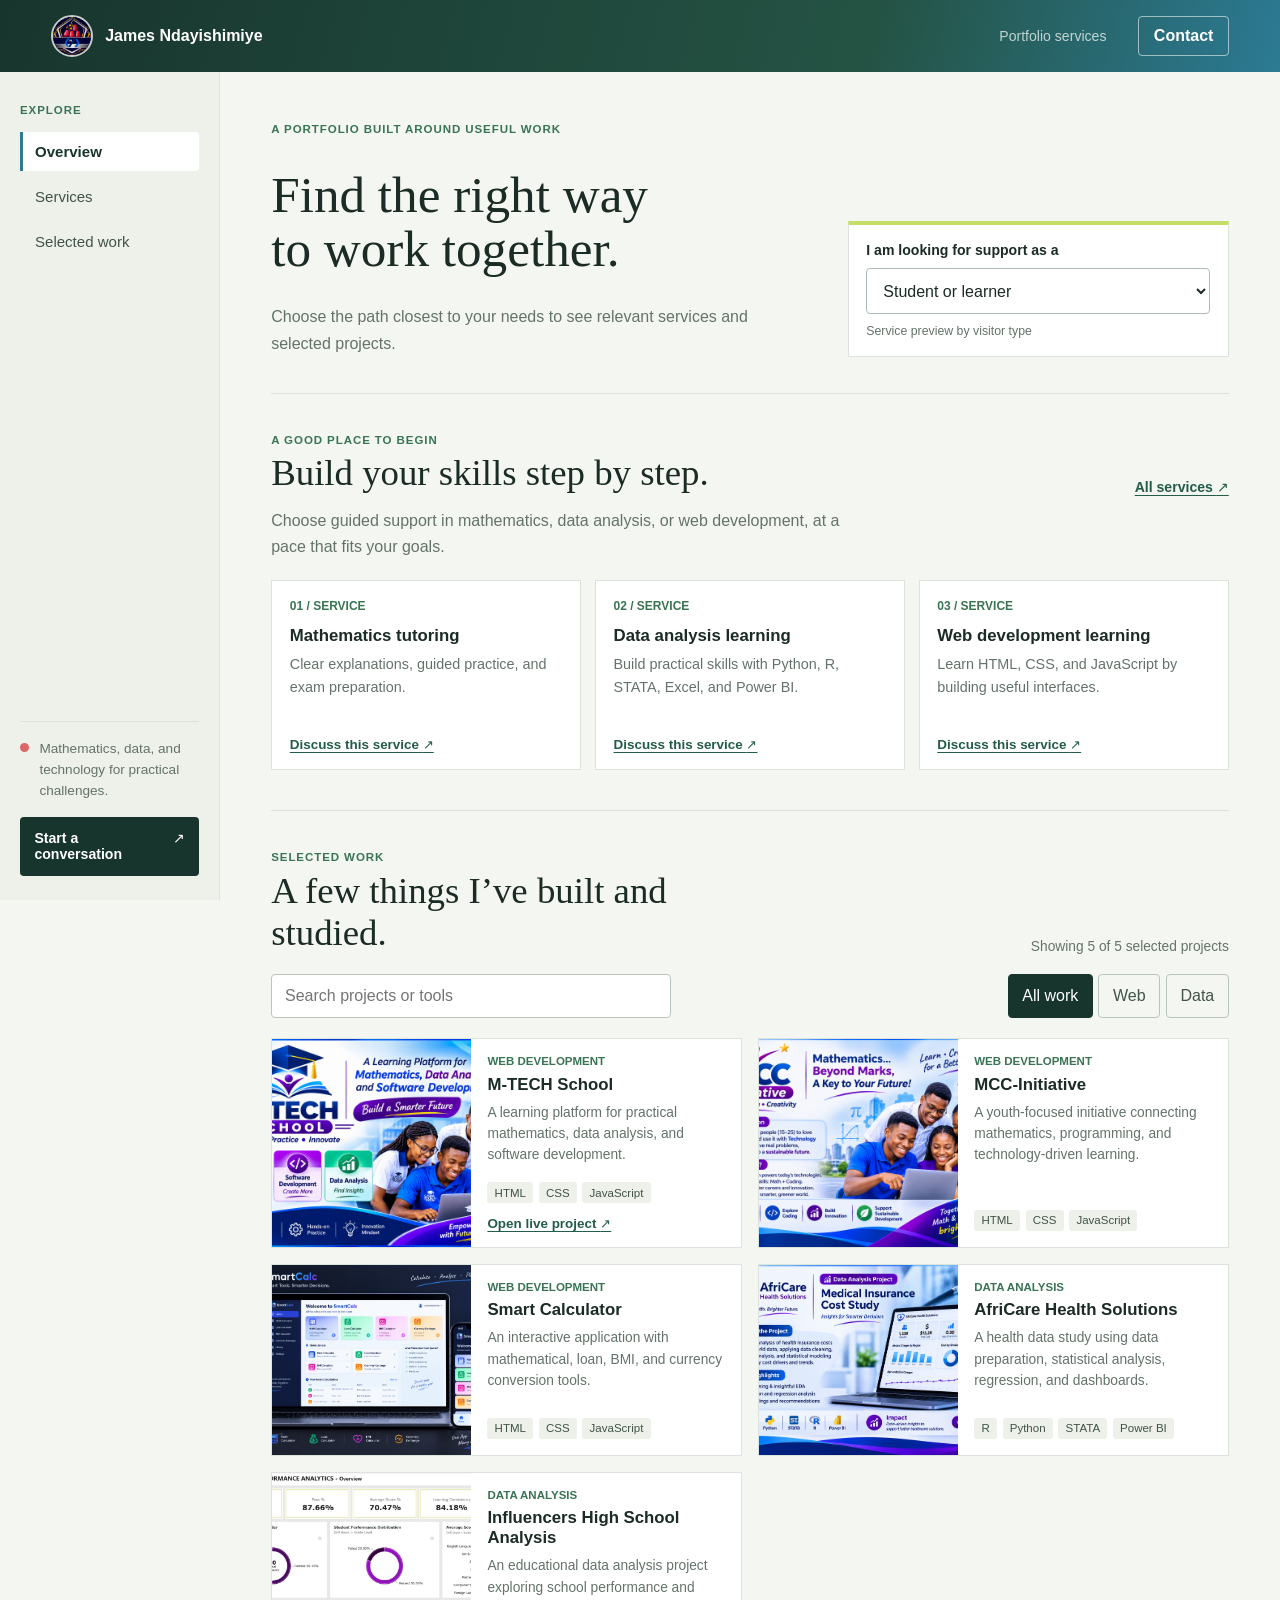
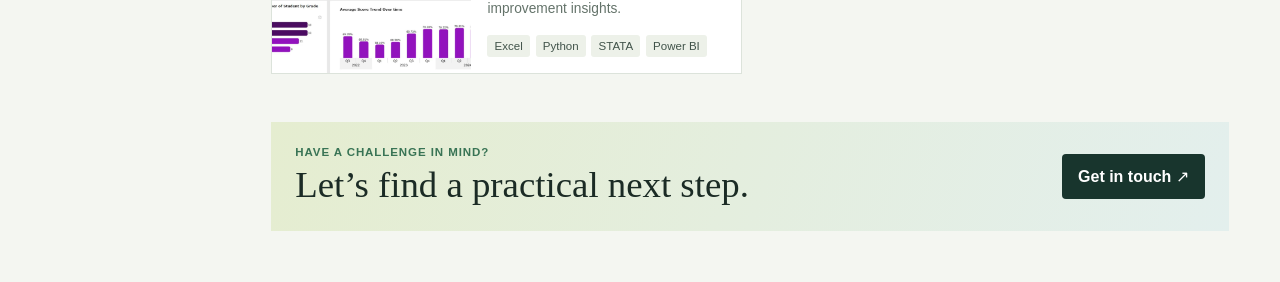
==== commit 5eb45a80: "dashboard for my portfolio website" ====
--- a/dashboard.html
+++ b/dashboard.html
@@ -3,334 +3,103 @@
 <head>
     <meta charset="UTF-8">
     <meta name="viewport" content="width=device-width, initial-scale=1.0">
-    <title>Welcome To My Dashboard</title>
-    <link rel="stylesheet" href="https://fonts.googleapis.com/icon?family=Material+Icons">
-    <link rel="stylesheet" href="./style.css">
+    <meta name="theme-color" content="#18352d">
+    <title>Explore Services | James Ndayishimiye</title>
+    <link rel="stylesheet" href="./dashboard.css">
+    <script src="./dashboard.js" defer></script>
 </head>
 <body>
+    <a class="skip-link" href="#mainContent">Skip to content</a>
 
-        <!--DASHBOARD SECTION FOR SOCIAL MEDIA-->
-    <div class="dashboardSection">
-        <div class="dashboardDiv">
-            <div class="dashboardNavbar">
-                <div class="logo"><a href="./index.html"><img src="./Assets/myLoogo.png" alt="myLogoImg" id="logoBtn"></a></div>
-                <div>
-                    <form>
-                        <input type="text" placeholder="Search courses, clients, resources..." class="searchBar">
-                    </form>
+    <header class="site-header">
+        <a class="brand" href="./index.html" aria-label="James Ndayishimiye, portfolio home">
+            <img src="./Assets/myLoogo.png" alt="">
+            <span>James Ndayishimiye</span>
+        </a>
+        <div class="header-actions">
+            <span class="header-label">Portfolio services</span>
+            <a class="header-link" href="./index.html#contactSectionId">Contact</a>
+        </div>
+    </header>
+
+    <main class="dashboard-layout" id="mainContent">
+        <aside class="side-rail" aria-label="Dashboard navigation">
+            <p class="rail-label">Explore</p>
+            <nav class="rail-nav">
+                <a class="rail-link is-current" href="#overview" aria-current="page">Overview</a>
+                <a class="rail-link" href="#services">Services</a>
+                <a class="rail-link" href="#projects">Selected work</a>
+            </nav>
+            <div class="rail-note">
+                <span class="note-mark" aria-hidden="true"></span>
+                <p>Mathematics, data, and technology for practical challenges.</p>
+            </div>
+            <a class="rail-contact" href="./index.html#contactSectionId">Start a conversation <span aria-hidden="true">↗</span></a>
+        </aside>
+
+        <div class="dashboard-content">
+            <section class="welcome-section" id="overview" aria-labelledby="pageTitle">
+                <p class="eyebrow">A portfolio built around useful work</p>
+                <h1 id="pageTitle">Find the right way to work together.</h1>
+                <p class="welcome-copy">Choose the path closest to your needs to see relevant services and selected projects.</p>
+
+                <div class="role-picker">
+                    <label for="audienceSelect">I am looking for support as a</label>
+                    <select id="audienceSelect" aria-controls="audienceServices">
+                        <option value="learner">Student or learner</option>
+                        <option value="school">School or education team</option>
+                        <option value="data">Data analysis client</option>
+                        <option value="software">Software client</option>
+                        <option value="partner">Teaching or project partner</option>
+                    </select>
+                    <p class="preview-note">Service preview by visitor type</p>
                 </div>
-                <div class="notifications"><img src="./Assets/NotificationsIcon.png" alt="notificationImage" id="notifications"></div>
-                <div class="messages"><img src="./Assets/messageIcon.jpeg" alt="MessagesImage" id="messages"></div>
-                <div class="profileDiv">
-                        <img src="./Assets/ProfileIcon.png" alt="Profile Avatar" class="userPhoto">
-                        <span class="userName">James Ndayishimiye</span>
-                        <span class="userRole">Admin</span>
-                        <span class="userLogout">Logout</span>
+            </section>
+
+            <section class="services-section" id="services" aria-labelledby="audienceTitle">
+                <div class="section-heading">
+                    <div>
+                        <p class="eyebrow">A good place to begin</p>
+                        <h2 id="audienceTitle"></h2>
+                    </div>
+                    <a class="text-link" href="./index.html#servicesSectionId">All services <span aria-hidden="true">↗</span></a>
                 </div>
-            </div>
-            <div class="dashboardContentArea">
-                <div class="dashboardSideBar">
-                    <div class="mainSidebarDashboardMenu">
-                        <div class="dashboardBtn">
-                            <img src="./Assets/dashboardIcon.png" alt="dashboardIcon" class="dashboardIcons">
-                            <span>Dashboard</span>
-                        </div>
-                        <div class="myRoleBtn">
-                            <img src="./Assets/roleIcon.png" alt="myRoleIcon" class="dashboardIcons">
-                            <span>User Role</span>
-                        </div>
-                        <div class="statisticsBtn">
-                            <img src="./Assets/statisticsIcon.png" alt="statisticsIcon" class="dashboardIcons">
-                            <span>Statistics</span>
-                        </div>
-                        <div class="learningHubBtn ">
-                            <img src="./Assets/learningHubIcon.png" alt="learningHubIcon" class="dashboardIcons">
-                            <span>Learning Hub</span>
-                        </div>
-                        <div class="projectsBtn">
-                            <img src="./Assets/projectsIcon.png" alt="projectsHubIcon" class="dashboardIcons">
-                            <span>Projects</span>
-                        </div>
-                        <div class="analyticsBtn">
-                            <img src="./Assets/analyticsIcon.png" alt="AnalyticsIcon" class="dashboardIcons">
-                            <span>Analytics</span>
-                        </div>
-                        <div class="resourcesBtn">
-                            <img src="./Assets/resourcesIcon.png" alt="ResourcesIcon" class="dashboardIcons">
-                            <span>Resources</span>
-                        </div> 
+                <p class="audience-description" id="audienceDescription"></p>
+                <div class="service-list" id="audienceServices" aria-live="polite"></div>
+            </section>
+
+            <section class="projects-section" id="projects" aria-labelledby="projectsTitle">
+                <div class="section-heading projects-heading">
+                    <div>
+                        <p class="eyebrow">Selected work</p>
+                        <h2 id="projectsTitle">A few things I’ve built and studied.</h2>
                     </div>
+                    <p class="project-count" id="projectCount" aria-live="polite"></p>
+                </div>
 
-                    <div class="supportDiv">
-                        <div class="helpDiv">
-                            <img src="./Assets/helpIcon.png" alt="HelpIcon" class="dashboardIcons">
-                            <span>Help</span>
-                        </div>
-                        
-                        <div class="settingsDiv">
-                            <img src="./Assets/settingsIcon.png" alt="SettingsIcon" class="dashboardIcons">
-                            <span>Settings</span>
-                        </div>
-                        
-                        
-                    </div>
-                    
-                </div>
-                <div class="userDashboard">
-                    <div class="roleBasedDashboard">
-                        <div class="superAdminDashboard">
-                            <div class="superAdminMain">
-                                <div class="superAdmin" id="globalOverviewBtn">Global Overview</div>
-                                <div class="superAdmin" id="platformActivityBtn">Platform Activity</div>
-                                <div class="superAdmin" id="businessMatricsBtn">Business Metrics</div>
-                                <div class="superAdmin" id="managementPannelsBtn">Management Panels</div>
-                                <div class="superAdmin" id="strategicToolsBtn">Strategic Tools</div>
-                            </div>
-
-                            <div class="superAdminContent">
-                                <div class="globalOverviewCards">
-                                    <div class="cards">
-                                        <span>Total Users</span>
-                                        <span>203</span>
-                                    </div>
-                                    <div class="cards">
-                                        <span>Active Students</span>
-                                        <span>50</span>
-                                    </div>
-                                    <div class="cards">
-                                        <span>Active Instructors</span>
-                                        <span>12</span>
-                                    </div>
-                                    <div class="cards">
-                                        <span>Total Revenue</span>
-                                        <span>$800/Month</span>
-                                    </div>
-                                    <div class="cards">
-                                        <span>Active Projects</span>
-                                        <span>27</span>
-                                    </div>
-                                </div>
-
-                                <div class="platformActivityCards">
-                                    <div class="cards">
-                                        <span>New signups</span>
-                                        <span>200</span>
-                                    </div>
-                                    <div class="cards">
-                                        <span>Course completions</span>
-                                        <span>92</span>
-                                    </div>
-                                    <div class="cards">
-                                        <span>Messages</span>
-                                        <span>907</span>
-                                    </div>
-                                    <div class="cards">
-                                        <span>System alerts</span>
-                                        <span>7</span>
-                                    </div>
-                                </div>
-
-                                <div class="businessMetricsCards">
-                                    <div class="cards">
-                                        <span>Revenue per service</span>
-                                        <div class="serviceRevenueTable">
-                                            <table>
-                                                <thead>
-                                                    <td>#</td>
-                                                    <td>SERVICE TYPE</td>
-                                                    <td>CLIENTS #</td>
-                                                    <td>INCOME PER A SERVED CLIENT</td>
-                                                    <td>TOTAL SERVICE INCOME</td>
-                                                </thead>
-                                                <tbody>
-                                                    <tr>
-                                                        <td>1</td>
-                                                        <td>Coding Students</td>
-                                                        <td>17</td>
-                                                        <td>200k Rwf</td>
-                                                        <td>17*200k Rwf</td>
-                                                    </tr>
-                                                    <tr>
-                                                        <td>2</td>
-                                                        <td>Maths Students</td>
-                                                        <td>43</td>
-                                                        <td>150k Rwf</td>
-                                                        <td>43*150k Rwf</td>
-                                                    </tr>
-                                                    <tr>
-                                                        <td>3</td>
-                                                        <td>Music Students</td>
-                                                        <td>21</td>
-                                                        <td>100k Rwf</td>
-                                                        <td>21*100k Rwf</td>
-                                                    </tr>
-                                                    <tr>
-                                                        <td>4</td>
-                                                        <td>School Anthems</td>
-                                                        <td>3</td>
-                                                        <td>400k Rwf</td>
-                                                        <td>3*400k Rwf</td>
-                                                    </tr>
-                                                    <tr>
-                                                        <td>5</td>
-                                                        <td>EdTech Investors</td>
-                                                        <td>7</td>
-                                                        <td>800k Rwf</td>
-                                                        <td>7*800k Rwf</td>
-                                                    </tr>
-                                                    <tr>
-                                                        <td>6</td>
-                                                        <td>Math-Tech Partners</td>
-                                                        <td>5</td>
-                                                        <td>900k Rwf</td>
-                                                        <td>5*900k Rwf</td>
-                                                    </tr>
-                                                    <tr>
-                                                        <td>7</td>
-                                                        <td>Business men & women</td>
-                                                        <td>17</td>
-                                                        <td>400k Rwf</td>
-                                                        <td>17*400k Rwf</td>
-                                                    </tr>
-                                                    <tr>
-                                                        <td>8</td>
-                                                        <td>Companies</td>
-                                                        <td>5</td>
-                                                        <td>500k Rwf</td>
-                                                        <td>5*500k Rwf</td>
-                                                    </tr>
-                                                    
-                                                </tbody>
-                                            </table>
-
-                                        </div>
-                                    </div>
-                                    <div class="cards">
-                                        <span>Top performing courses</span>
-                                        <span></span>
-                                    </div>
-                                    <div class="cards">
-                                        <span>Client conversion rate</span>
-                                    </div>
-                                </div>
-
-                                <div class="managementPannelsCards">
-                                    <div class="cards">
-                                        <span>Users Management</span>
-                                    </div>
-                                    <div class="cards">
-                                        <span>Courses Management</span>
-                                    </div>
-                                    <div class="cards">
-                                        <span>Projects (e.g., school anthems)</span>
-                                    </div>
-                                    <div class="cards">
-                                        <span>Content uploads</span>
-                                    </div>
-                                </div>
-
-                                <div class="strategicToolsCards">
-                                    <div class="cards">
-                                        <span>Analytics (growth charts)</span>
-                                    </div>
-                                    <div class="cards">
-                                        <span>Notifications</span>
-                                    </div>
-                                    <div class="cards">
-                                        <span>Task reminders</span>
-                                    </div>
-                                </div>
-                            </div>
-                        </div>
-
-                        <div class="studentDashboard">
-                            <div class="studentDashMain">
-                                <div class="superAdmin" id="globalOverviewBtn">Learning Overview</div>
-                                <div class="superAdmin" id="platformActivityBtn">Continue Learning</div>
-                                <div class="superAdmin" id="businessMatricsBtn">Performance Tracking</div>
-                                <div class="superAdmin" id="managementPannelsBtn">Resources</div>
-                                <div class="superAdmin" id="strategicToolsBtn">Communication</div>
-                            </div>
-
-                            <div class="studentDashContent">
-                                <div class="learningOverview">
-                                    <div class="cards" id="enrolledCourses">Enrolled Courses</div>
-                                    <div class="cards" id="completedLessons">Completed Lessons</div>
-                                    <div class="cards" id="percentageProgress">Progress %</div>
-                                </div>
-                                <div class="continueLearning">
-                                    <div class="cards">
-                                        <span>Resume last lesson</span>
-                                    </div>
-                                    <div class="cards">
-                                        <span>Upcoming lessons</span>
-                                    </div>
-                                    <div class="cards">
-                                        <span>Assignments</span>
-                                    </div>
-                                </div>
-                                <div class="performanceTracking"></div>
-                                <div class="resources"></div>
-                                <div class="communication"></div>
-                            </div>
-                        </div>
-                        
-
-                    </div>
-
-                    <div class="roleBasedDashboard">
-                        
-                    </div>
-
-                    <div class="roleBasedDashboard">
-                        
-                    </div>
-
-                    <div class="roleBasedDashboard">
-                        
-                    </div>
-
-                    <div class="roleBasedDashboard">
-                        
-                    </div>
-
-                    <div class="roleBasedDashboard">
-                        
-                    </div>
-
-                    <div class="roleBasedDashboard">
-                        
+                <div class="project-controls">
+                    <label class="search-control" for="projectSearch">
+                        <span class="visually-hidden">Search selected work</span>
+                        <input id="projectSearch" type="search" placeholder="Search projects or tools">
+                    </label>
+                    <div class="filter-group" role="group" aria-label="Filter projects">
+                        <button type="button" data-filter="all" aria-pressed="true">All work</button>
+                        <button type="button" data-filter="web" aria-pressed="false">Web</button>
+                        <button type="button" data-filter="data" aria-pressed="false">Data</button>
                     </div>
                 </div>
-            </div>
-        
-            <!--FOOTER SECTION FOR SOCIAL MEDIA-->
-        <div class="footerSocialMediaDiv">
-            <div class="faceBook">
-                <a href="" target="_blank"><button id="fbIcon"><img src="./Assets/fbImg.png" alt="fbImg" class="socialMediaBtn"></button></a>
-            </div>
-            <div class="xTwitter">
-                <a href="" target="_blank"><button id="xIcon"><img src="./Assets/xImg.png" alt="xImg" class="socialMediaBtn"></button></a>
-            </div>
-            <div class="instagram">
-                <a href="" target="_blank"><button id="instIcon"><img src="./Assets/instImg.png" alt="instImg" class="socialMediaBtn"></button></a>
-            </div>
-            <div class="gitHub">
-                <a href="https://github.com/jamesnda" target="_blank"><button id="gitIcon"><img src="./Assets/gitImg.png" alt="gitImg" class="socialMediaBtn"></button></a>
-            </div>
-            <div class="youTube">
-                <a href="https://www.youtube.com/@mr.ndayishimiyejamesmrs.im226" target="_blank"><button id="ytIcon"><img src="./Assets/ytubeImg.png" alt="ytubeImg" class="socialMediaBtn"></button></a>
-            </div>
-            <div class="whatsApp">
-                <a href="https://wa.me/250785795423?text=Hello%2C%20I’m%20James%20Ndayishimiye.%20I’m%20a%20Full-Stack%20Developer%20and%20Math%20Educator." target="_blank"><button id="whtspIcon"><img src="./Assets/whtspImg.png" alt="whtspImg" class="socialMediaBtn"></button></a>
-            </div>
-            <div class="linkedIn">
-                <a href="https://www.linkedin.com/in/ndayishimiye-james-b54592131/" target="_blank"><button id="lnkdIcon"><img src="./Assets/lnkdInImg.png" alt="lnkdInImg" class="socialMediaBtn"></button></a>
-            </div>
-                
+                <div class="project-grid" id="projectGrid" aria-live="polite"></div>
+                <p class="empty-state" id="emptyState" hidden>No projects match that search. Try another title or tool.</p>
+            </section>
+
+            <footer class="dashboard-footer" id="contact">
+                <div>
+                    <p class="eyebrow">Have a challenge in mind?</p>
+                    <h2>Let’s find a practical next step.</h2>
+                </div>
+                <a class="contact-button" href="./index.html#contactSectionId">Get in touch <span aria-hidden="true">↗</span></a>
+            </footer>
         </div>
-    </div>
-    
-
+    </main>
 </body>
 </html>
--- a/dashboard.css
+++ b/dashboard.css
@@ -0,0 +1,166 @@
+:root {
+    color-scheme: light;
+    --ink: #1b2b25;
+    --muted: #64736a;
+    --paper: #f4f6f1;
+    --surface: #ffffff;
+    --line: #dce3db;
+    --forest: #18352d;
+    --teal: #2c7a94;
+    --lime: #c4dd67;
+    --coral: #dd6767;
+    font-family: "Trebuchet MS", "Segoe UI", sans-serif;
+    color: var(--ink);
+    background: var(--paper);
+    font-synthesis: none;
+    text-rendering: optimizeLegibility;
+}
+
+* { box-sizing: border-box; }
+body { min-width: 320px; min-height: 100vh; margin: 0; }
+a { color: inherit; }
+button, input, select { font: inherit; }
+
+.skip-link {
+    position: fixed;
+    z-index: 20;
+    top: .75rem;
+    left: .75rem;
+    padding: .75rem 1rem;
+    transform: translateY(-160%);
+    border-radius: 4px;
+    background: var(--forest);
+    color: white;
+}
+.skip-link:focus { transform: translateY(0); }
+
+.site-header {
+    position: relative;
+    z-index: 2;
+    display: flex;
+    min-height: 72px;
+    align-items: center;
+    justify-content: space-between;
+    gap: 1rem;
+    padding: .75rem clamp(1rem, 4vw, 3.5rem);
+    background: linear-gradient(105deg, var(--forest), #245344 68%, var(--teal));
+    color: white;
+}
+.brand, .header-actions { display: flex; align-items: center; }
+.brand { min-width: 0; gap: .75rem; font-size: 1rem; font-weight: 700; text-decoration: none; }
+.brand img { width: 42px; height: 42px; flex: 0 0 auto; border: 2px solid rgb(255 255 255 / 75%); border-radius: 50%; object-fit: cover; }
+.header-actions { gap: clamp(.75rem, 3vw, 2rem); }
+.header-label { color: rgb(255 255 255 / 72%); font-size: .88rem; }
+.header-link { padding: .6rem .9rem; border: 1px solid rgb(255 255 255 / 55%); border-radius: 4px; color: white; font-weight: 700; text-decoration: none; }
+.header-link:hover, .header-link:focus-visible { background: rgb(255 255 255 / 13%); }
+
+.dashboard-layout { display: grid; width: min(100%, 1500px); min-height: calc(100vh - 72px); grid-template-columns: 220px minmax(0, 1fr); margin-inline: auto; }
+.side-rail { position: sticky; top: 0; display: flex; height: calc(100vh - 72px); min-height: 500px; flex-direction: column; padding: 2rem 1.25rem 1.5rem; border-right: 1px solid var(--line); background: #edf1e9; }
+.rail-label, .eyebrow { margin: 0; color: #397455; font-size: .72rem; font-weight: 800; letter-spacing: .08em; text-transform: uppercase; }
+.rail-nav { display: grid; gap: .35rem; margin-top: 1rem; }
+.rail-link { padding: .7rem .75rem; border-left: 3px solid transparent; border-radius: 0 4px 4px 0; color: #41534a; font-size: .94rem; text-decoration: none; }
+.rail-link:hover, .rail-link:focus-visible { background: #e1e9dd; }
+.rail-link.is-current { border-left-color: var(--teal); background: white; color: var(--forest); font-weight: 700; }
+.rail-note { display: flex; gap: .65rem; margin-top: auto; padding: 1rem 0; border-top: 1px solid var(--line); color: var(--muted); font-size: .85rem; line-height: 1.55; }
+.rail-note p { margin: 0; }
+.note-mark { width: 9px; height: 9px; flex: 0 0 9px; margin-top: .35rem; border-radius: 50%; background: var(--coral); }
+.rail-contact { display: flex; justify-content: space-between; gap: .5rem; padding: .85rem .9rem; border-radius: 4px; background: var(--forest); color: white; font-size: .88rem; font-weight: 700; text-decoration: none; }
+.rail-contact:hover { background: #245344; }
+
+.dashboard-content { min-width: 0; padding: clamp(1.25rem, 4vw, 3.25rem); animation: enter .45s ease-out both; }
+.welcome-section { display: grid; grid-template-columns: minmax(0, 1fr) minmax(230px, .7fr); align-items: end; column-gap: 2rem; row-gap: 1.5rem; padding-bottom: 2.25rem; border-bottom: 1px solid var(--line); }
+.welcome-section > .eyebrow, .welcome-section h1, .welcome-copy { grid-column: 1; }
+h1, h2, h3, p { overflow-wrap: anywhere; }
+h1, h2, h3 { color: var(--ink); }
+.welcome-section h1 { max-width: 16ch; margin: .55rem 0 0; font-family: Georgia, "Times New Roman", serif; font-size: clamp(2.2rem, 4vw, 3.6rem); font-weight: 500; line-height: 1.05; }
+.welcome-copy { max-width: 58ch; margin: .2rem 0 0; color: var(--muted); line-height: 1.7; }
+.role-picker { grid-column: 2; grid-row: 1 / span 3; padding: 1.1rem; border: 1px solid var(--line); border-top: 4px solid var(--lime); background: var(--surface); }
+.role-picker label { display: block; margin-bottom: .6rem; font-size: .88rem; font-weight: 700; }
+.role-picker select { width: 100%; min-height: 46px; padding: .65rem 2rem .65rem .75rem; border: 1px solid #aebbb0; border-radius: 4px; background: white; color: var(--ink); }
+.preview-note { margin: .65rem 0 0; color: var(--muted); font-size: .77rem; }
+
+.services-section, .projects-section { padding-top: 2.5rem; }
+.section-heading { display: flex; align-items: end; justify-content: space-between; gap: 1rem; }
+.section-heading h2, .dashboard-footer h2 { margin: .4rem 0 0; font-family: Georgia, "Times New Roman", serif; font-size: clamp(1.6rem, 3vw, 2.3rem); font-weight: 500; line-height: 1.15; }
+.text-link { flex: 0 0 auto; color: #245c4b; font-size: .88rem; font-weight: 700; text-decoration-thickness: 1px; text-underline-offset: 3px; }
+.text-link:hover { color: var(--teal); }
+.audience-description { max-width: 68ch; margin: .8rem 0 1.25rem; color: var(--muted); line-height: 1.65; }
+.service-list { display: grid; grid-template-columns: repeat(3, minmax(0, 1fr)); gap: .85rem; }
+.service-item { display: flex; min-width: 0; min-height: 190px; flex-direction: column; padding: 1.1rem; border: 1px solid var(--line); background: var(--surface); }
+.service-index { color: #397455; font-size: .75rem; font-weight: 800; }
+.service-item h3 { margin: .8rem 0 .45rem; font-size: 1.05rem; }
+.service-item p { margin: 0; color: var(--muted); font-size: .9rem; line-height: 1.6; }
+.service-item a { align-self: flex-start; margin-top: auto; padding-top: 1rem; color: #245c4b; font-size: .84rem; font-weight: 700; text-underline-offset: 3px; }
+
+.projects-section { margin-top: 2.5rem; border-top: 1px solid var(--line); }
+.projects-heading { align-items: end; }
+.projects-heading h2 { max-width: 24ch; }
+.project-count { margin: 0; color: var(--muted); font-size: .86rem; }
+.project-controls { display: flex; justify-content: space-between; gap: 1rem; margin: 1.25rem 0; }
+.search-control { flex: 1 1 18rem; max-width: 25rem; }
+.search-control input { width: 100%; min-height: 44px; padding: .65rem .8rem; border: 1px solid #b9c5ba; border-radius: 4px; background: white; color: var(--ink); }
+.filter-group { display: flex; flex-wrap: wrap; gap: .35rem; }
+.filter-group button { min-height: 42px; padding: .55rem .85rem; border: 1px solid #b9c5ba; border-radius: 4px; background: transparent; color: #41534a; cursor: pointer; }
+.filter-group button[aria-pressed="true"] { border-color: var(--forest); background: var(--forest); color: white; }
+.project-grid { display: grid; grid-template-columns: repeat(2, minmax(0, 1fr)); gap: 1rem; }
+.project-card { display: grid; min-width: 0; grid-template-columns: minmax(130px, .85fr) minmax(0, 1.15fr); overflow: hidden; border: 1px solid var(--line); background: var(--surface); }
+.project-card img { display: block; width: 100%; height: 100%; min-height: 190px; object-fit: cover; background: #e2e8df; }
+.project-info { display: flex; min-width: 0; flex-direction: column; align-items: flex-start; padding: 1rem; }
+.project-category { margin: 0; color: #397455; font-size: .72rem; font-weight: 800; text-transform: uppercase; }
+.project-info h3 { margin: .45rem 0; font-size: 1.05rem; }
+.project-info > p:not(.project-category) { margin: 0; color: var(--muted); font-size: .86rem; line-height: 1.55; }
+.project-tools { display: flex; flex-wrap: wrap; gap: .35rem; margin: auto 0 0; padding: 1rem 0 0; list-style: none; }
+.project-tools li { padding: .3rem .45rem; border-radius: 3px; background: #edf1e9; color: #41534a; font-size: .72rem; }
+.project-demo { margin-top: .8rem; color: #245c4b; font-size: .84rem; font-weight: 700; text-underline-offset: 3px; }
+.empty-state { padding: 2rem 0; color: var(--muted); }
+
+.dashboard-footer { display: flex; align-items: center; justify-content: space-between; gap: 1.5rem; margin-top: 3rem; padding: 1.5rem; background: linear-gradient(110deg, #e5edd0, #e3efed); }
+.contact-button { flex: 0 0 auto; padding: .8rem 1rem; border-radius: 4px; background: var(--forest); color: white; font-weight: 700; text-decoration: none; }
+.contact-button:hover { background: #245344; }
+a:focus-visible, button:focus-visible, input:focus-visible, select:focus-visible { outline: 3px solid var(--coral); outline-offset: 3px; }
+.visually-hidden { position: absolute; width: 1px; height: 1px; overflow: hidden; clip: rect(0, 0, 0, 0); white-space: nowrap; }
+
+@keyframes enter { from { opacity: 0; transform: translateY(8px); } to { opacity: 1; transform: translateY(0); } }
+
+@media (max-width: 1050px) {
+    .dashboard-layout { grid-template-columns: 180px minmax(0, 1fr); }
+    .side-rail { padding-inline: 1rem; }
+    .service-list { grid-template-columns: repeat(2, minmax(0, 1fr)); }
+    .project-grid { grid-template-columns: 1fr; }
+}
+
+@media (max-width: 720px) {
+    .site-header { min-height: 64px; }
+    .header-label { display: none; }
+    .dashboard-layout { display: block; min-height: calc(100vh - 64px); }
+    .side-rail { position: static; height: auto; min-height: 0; padding: .5rem 1rem; border-right: 0; border-bottom: 1px solid var(--line); }
+    .rail-label, .rail-note, .rail-contact { display: none; }
+    .rail-nav { display: flex; gap: .25rem; margin: 0; overflow-x: auto; }
+    .rail-link { flex: 0 0 auto; padding: .65rem .75rem; border-left: 0; border-bottom: 3px solid transparent; border-radius: 0; white-space: nowrap; }
+    .rail-link.is-current { border-bottom-color: var(--teal); }
+    .dashboard-content { padding: 1.5rem 1rem 2rem; }
+    .welcome-section { grid-template-columns: 1fr; row-gap: .85rem; }
+    .welcome-section > .eyebrow, .welcome-section h1, .welcome-copy, .role-picker { grid-column: 1; grid-row: auto; }
+    .role-picker { margin-top: .5rem; }
+    .service-list { grid-template-columns: 1fr; }
+    .service-item { min-height: 0; }
+}
+
+@media (max-width: 520px) {
+    .brand { gap: .5rem; font-size: .9rem; }
+    .brand img { width: 36px; height: 36px; }
+    .header-link { padding: .55rem .65rem; font-size: .85rem; }
+    .section-heading, .projects-heading { align-items: flex-start; flex-direction: column; }
+    .text-link { margin-top: .1rem; }
+    .project-controls { flex-direction: column; }
+    .search-control { max-width: none; }
+    .filter-group button { flex: 1; }
+    .project-card { grid-template-columns: 1fr; }
+    .project-card img { height: auto; min-height: 0; aspect-ratio: 16 / 9; }
+    .project-info { min-height: 190px; }
+    .dashboard-footer { align-items: flex-start; flex-direction: column; }
+}
+
+@media (prefers-reduced-motion: reduce) {
+    *, *::before, *::after { scroll-behavior: auto !important; animation-duration: .01ms !important; animation-iteration-count: 1 !important; }
+}
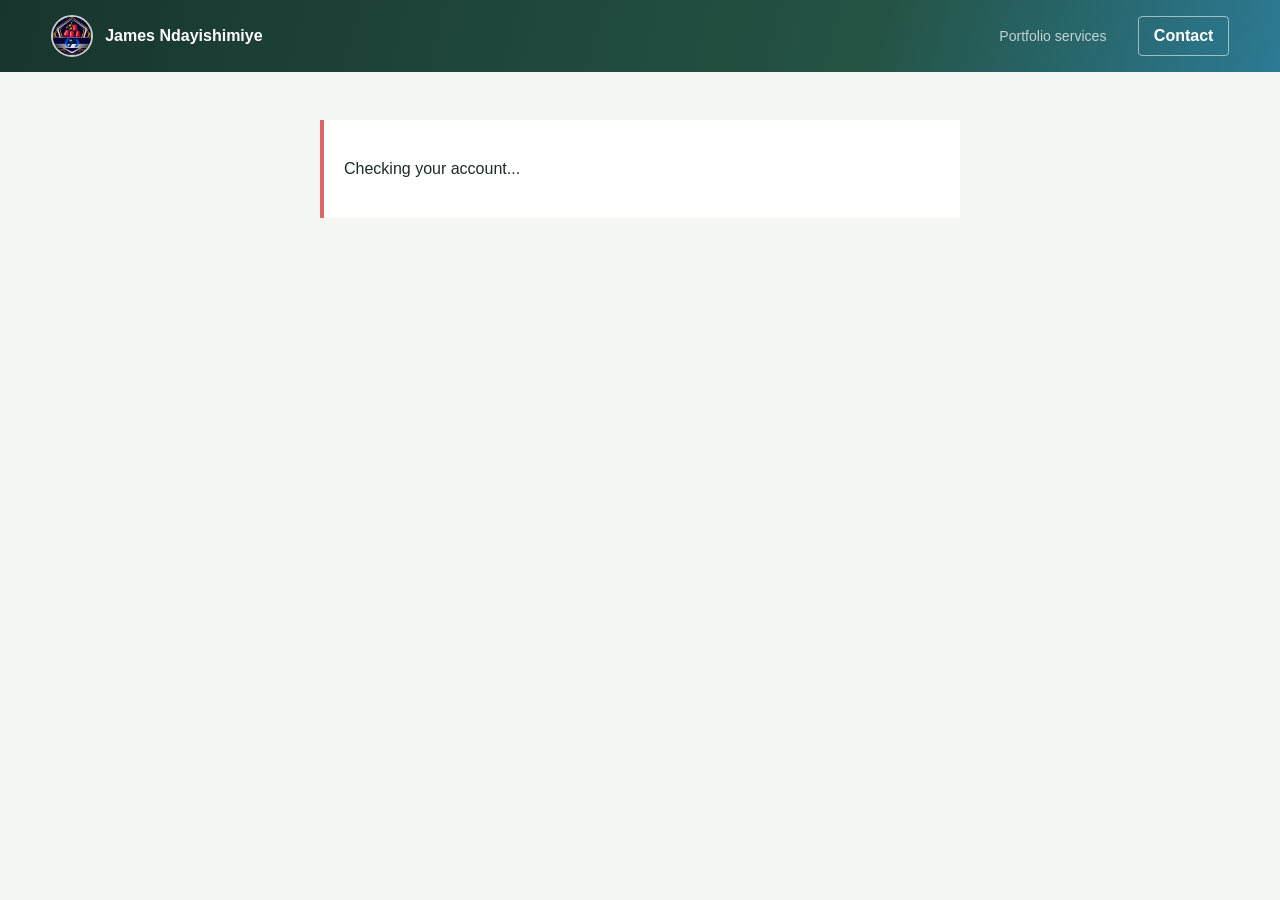
==== commit 50529394: "updating and harmonizing: Login, Signup and Dashbord issue" ====
--- a/dashboard.html
+++ b/dashboard.html
@@ -6,7 +6,7 @@
     <meta name="theme-color" content="#18352d">
     <title>Explore Services | James Ndayishimiye</title>
     <link rel="stylesheet" href="./dashboard.css">
-    <script src="./dashboard.js" defer></script>
+    <script type="module" src="./dashboard.js"></script>
 </head>
 <body>
     <a class="skip-link" href="#mainContent">Skip to content</a>
@@ -22,11 +22,15 @@
         </div>
     </header>
 
-    <main class="dashboard-layout" id="mainContent">
+    <div class="auth-gate" id="authGate" role="status" aria-live="polite">
+        <p>Checking your account...</p>
+    </div>
+
+    <main class="dashboard-layout" id="mainContent" hidden>
         <aside class="side-rail" aria-label="Dashboard navigation">
             <p class="rail-label">Explore</p>
             <nav class="rail-nav">
-                <a class="rail-link is-current" href="#overview" aria-current="page">Overview</a>
+                <a class="rail-link is-current" href="#overview" aria-current="location">Overview</a>
                 <a class="rail-link" href="#services">Services</a>
                 <a class="rail-link" href="#projects">Selected work</a>
             </nav>
@@ -44,15 +48,10 @@
                 <p class="welcome-copy">Choose the path closest to your needs to see relevant services and selected projects.</p>
 
                 <div class="role-picker">
-                    <label for="audienceSelect">I am looking for support as a</label>
-                    <select id="audienceSelect" aria-controls="audienceServices">
-                        <option value="learner">Student or learner</option>
-                        <option value="school">School or education team</option>
-                        <option value="data">Data analysis client</option>
-                        <option value="software">Software client</option>
-                        <option value="partner">Teaching or project partner</option>
-                    </select>
-                    <p class="preview-note">Service preview by visitor type</p>
+                    <p class="profile-label">Signed in as</p>
+                    <p class="profile-name" id="accountName"></p>
+                    <p class="profile-audience" id="audienceLabel"></p>
+                    <button class="sign-out-button" id="signOutButton" type="button">Sign out</button>
                 </div>
             </section>
 
--- a/dashboard.css
+++ b/dashboard.css
@@ -33,6 +33,8 @@
     color: white;
 }
 .skip-link:focus { transform: translateY(0); }
+.auth-gate { width: min(100% - 2rem, 40rem); margin: 3rem auto; padding: 1.25rem; border-left: 4px solid var(--coral); background: white; color: var(--ink); line-height: 1.6; }
+[hidden] { display: none !important; }
 
 .site-header {
     position: relative;
@@ -75,9 +77,11 @@
 .welcome-section h1 { max-width: 16ch; margin: .55rem 0 0; font-family: Georgia, "Times New Roman", serif; font-size: clamp(2.2rem, 4vw, 3.6rem); font-weight: 500; line-height: 1.05; }
 .welcome-copy { max-width: 58ch; margin: .2rem 0 0; color: var(--muted); line-height: 1.7; }
 .role-picker { grid-column: 2; grid-row: 1 / span 3; padding: 1.1rem; border: 1px solid var(--line); border-top: 4px solid var(--lime); background: var(--surface); }
-.role-picker label { display: block; margin-bottom: .6rem; font-size: .88rem; font-weight: 700; }
-.role-picker select { width: 100%; min-height: 46px; padding: .65rem 2rem .65rem .75rem; border: 1px solid #aebbb0; border-radius: 4px; background: white; color: var(--ink); }
-.preview-note { margin: .65rem 0 0; color: var(--muted); font-size: .77rem; }
+.profile-label { margin: 0 0 .4rem; color: var(--muted); font-size: .78rem; font-weight: 700; text-transform: uppercase; }
+.profile-name { margin: 0; font-size: 1.05rem; font-weight: 700; }
+.profile-audience { margin: .3rem 0 1rem; color: var(--muted); font-size: .88rem; }
+.sign-out-button { min-height: 40px; padding: .55rem .75rem; border: 1px solid #b9c5ba; border-radius: 4px; background: white; color: var(--forest); font-weight: 700; cursor: pointer; }
+.sign-out-button:hover { background: #edf1e9; }
 
 .services-section, .projects-section { padding-top: 2.5rem; }
 .section-heading { display: flex; align-items: end; justify-content: space-between; gap: 1rem; }
